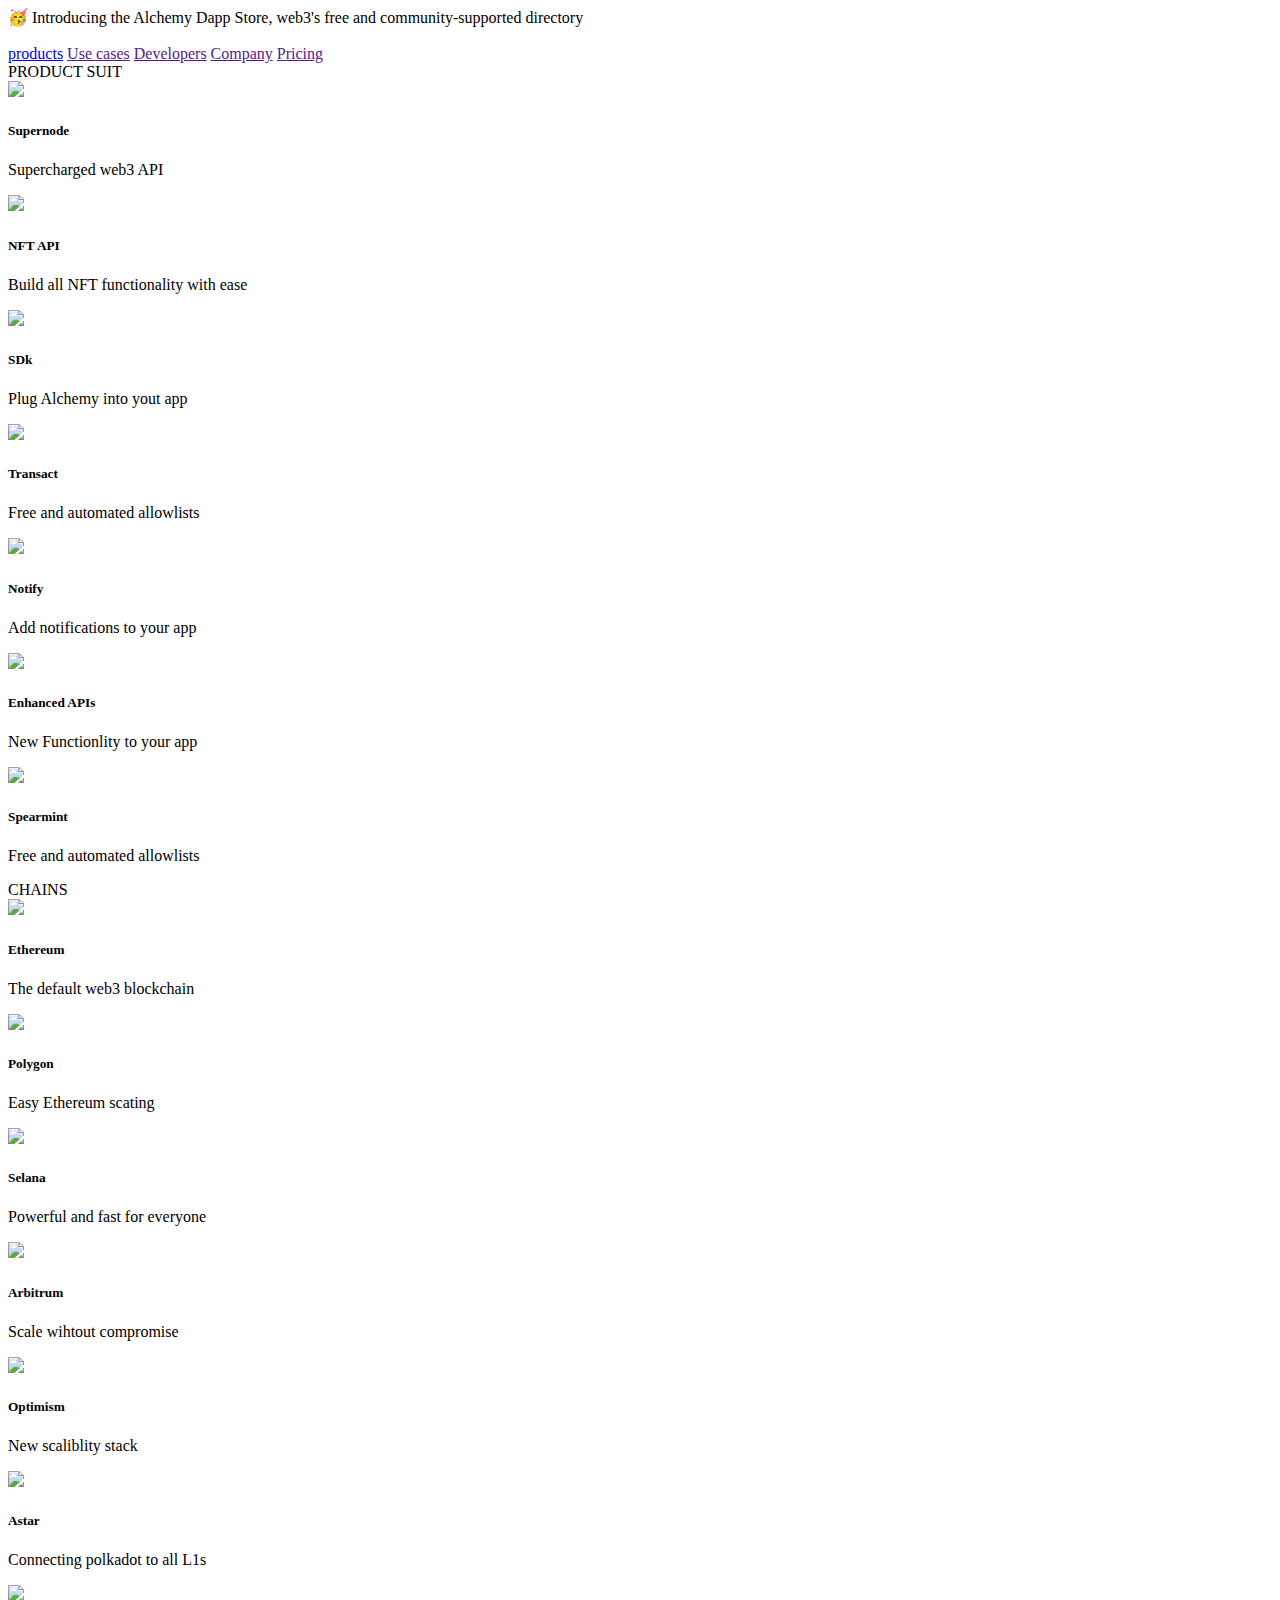
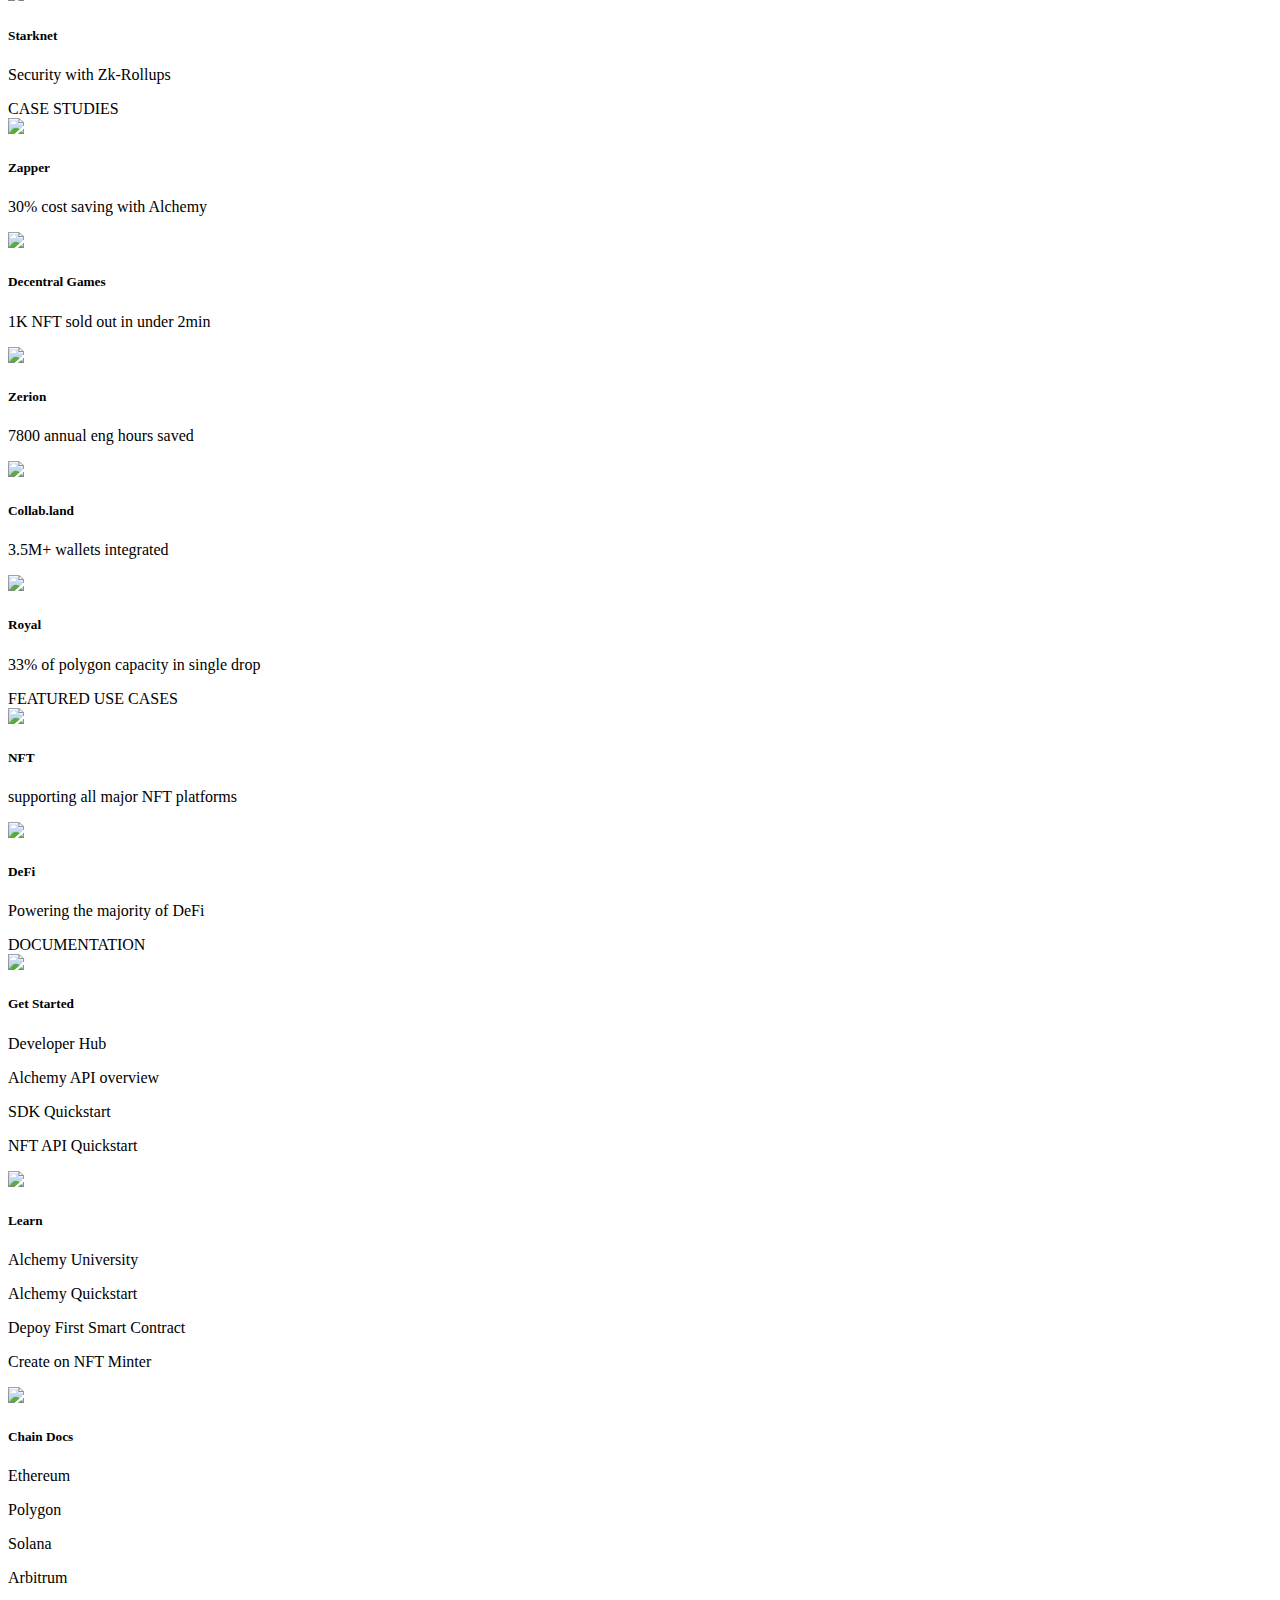
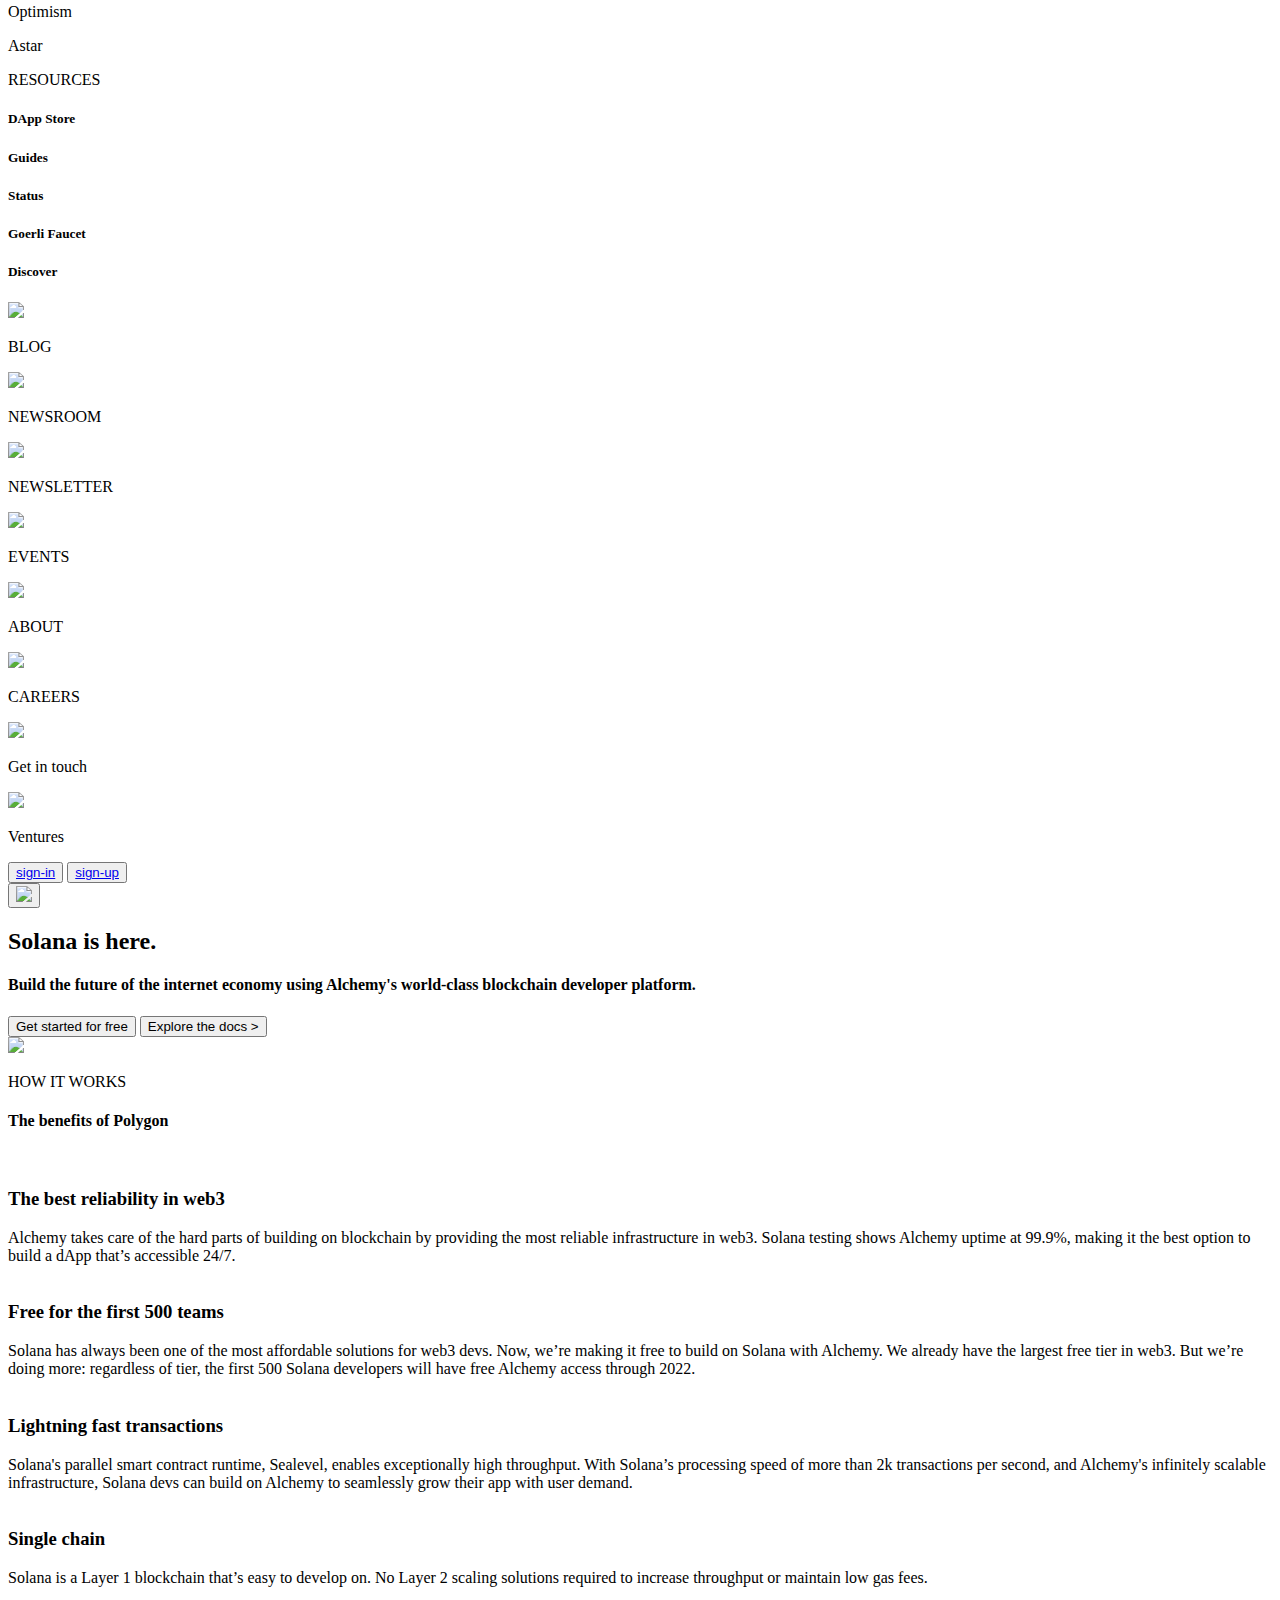
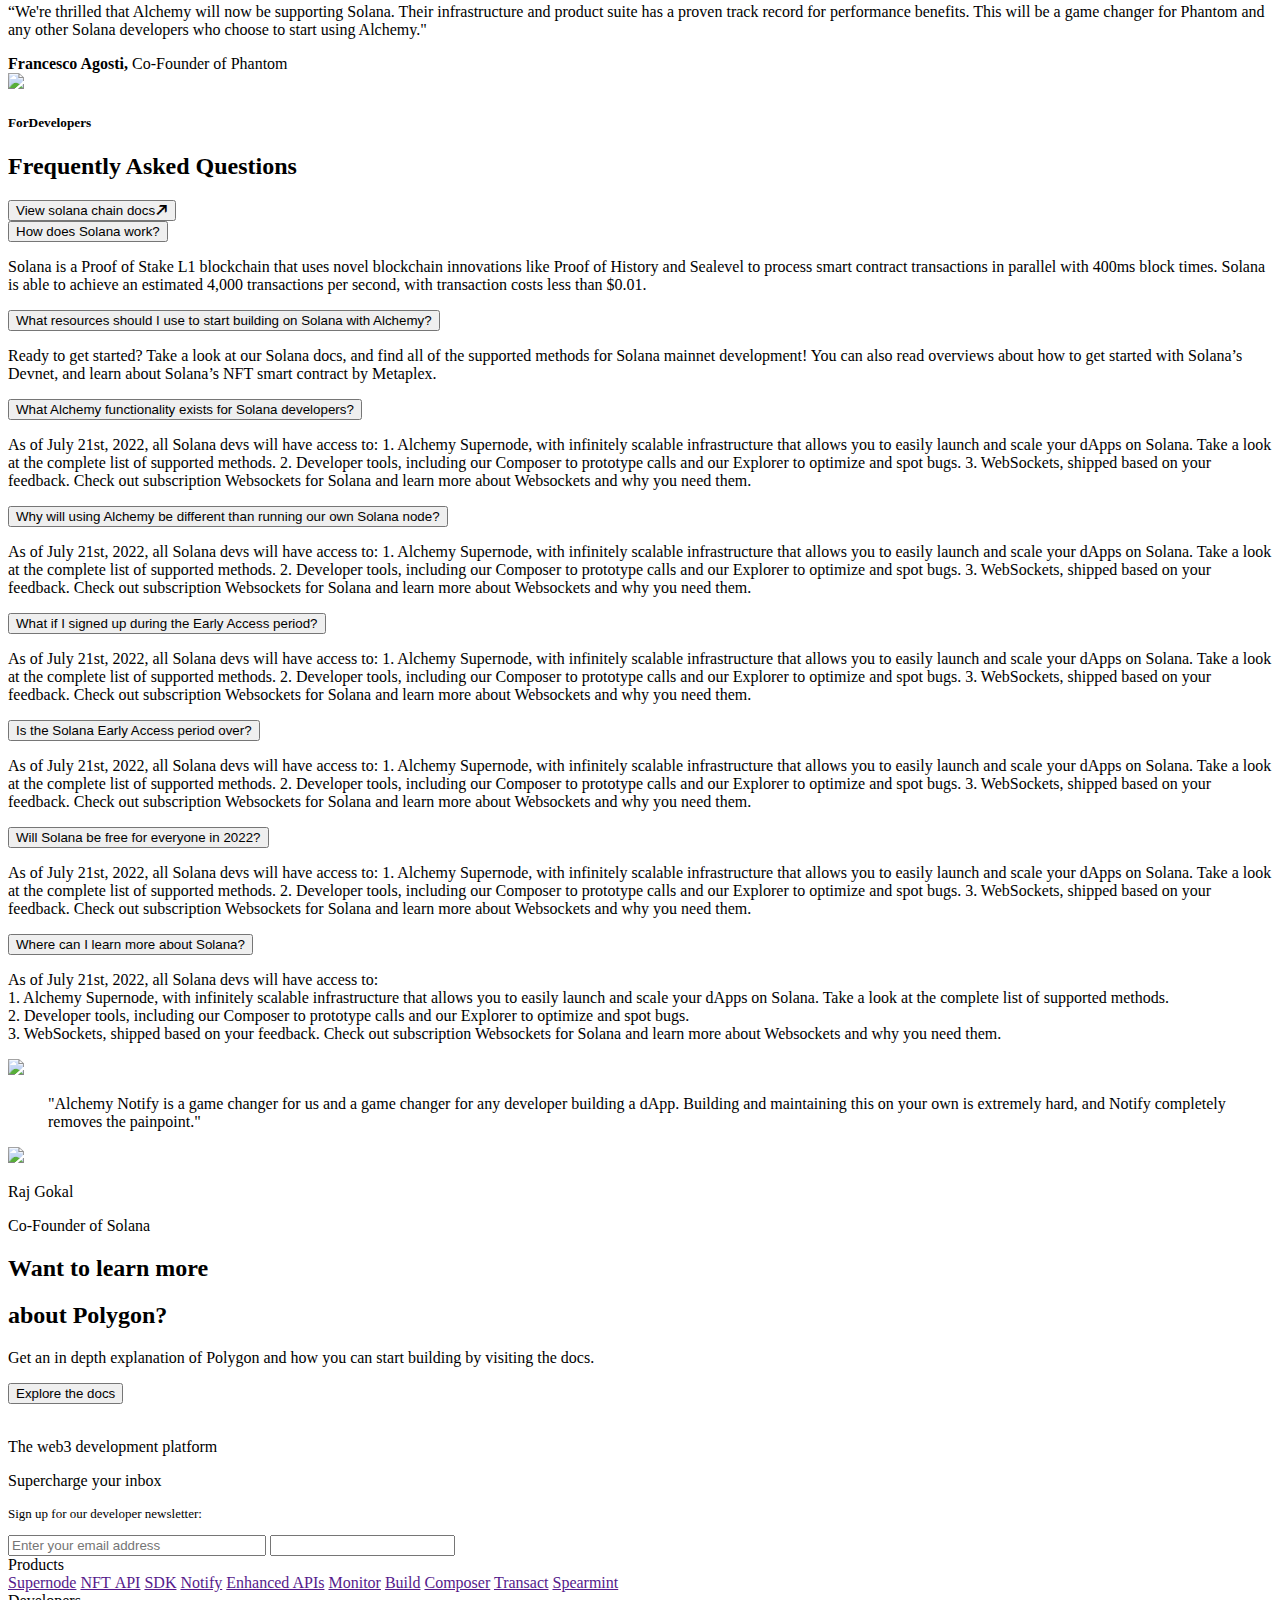
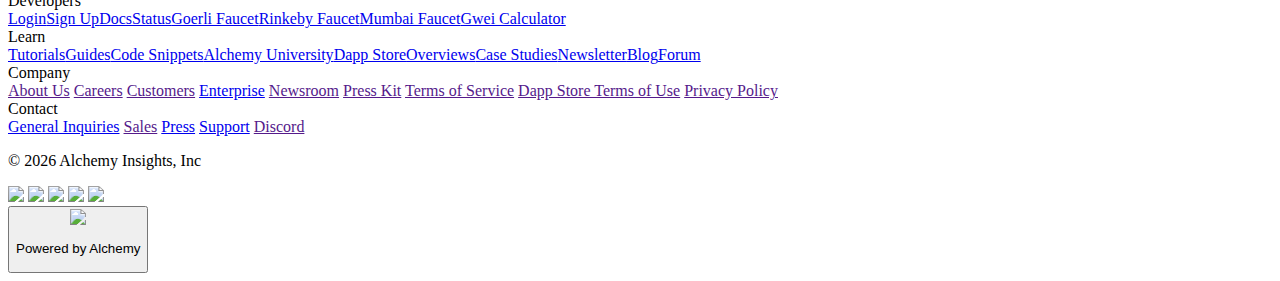
==== solana.html @ c981ff8b "page-solana-done" ====
<!DOCTYPE html>
<html lang="en">

    <head>
        <meta charset="UTF-8">
        <meta http-equiv="X-UA-Compatible" content="IE=edge">
        <meta name="viewport" content="width=device-width, initial-scale=1.0">
        <title>Solona</title>
        <link rel="stylesheet" href="Style.css">
        <link rel="preconnect" href="https://fonts.googleapis.com">
        <link rel="preconnect" href="https://fonts.gstatic.com" crossorigin>
        <link
            href="https://fonts.googleapis.com/css2?family=Open+Sans:wght@300&family=Public+Sans:wght@100;700&display=swap"
            rel="stylesheet">
        <link rel="preconnect" href="https://fonts.googleapis.com">
        <link href="https://fonts.cdnfonts.com/css/public-sans" rel="stylesheet">
        <link rel="preconnect" href="https://fonts.gstatic.com" crossorigin>
        <link href="https://fonts.googleapis.com/css2?family=Montserrat:wght@800&display=swap" rel="stylesheet">
        <link rel="stylesheet" href="https://cdnjs.cloudflare.com/ajax/libs/slick-carousel/1.6.0/slick.css" />
        <link rel="stylesheet" href="https://cdnjs.cloudflare.com/ajax/libs/slick-carousel/1.6.0/slick-theme.css" />
        <link rel="stylesheet"
            href="https://cdnjs.cloudflare.com/ajax/libs/bootstrap-icons/1.10.2/font/bootstrap-icons.min.css" />
        <link href="https://fonts.googleapis.com/css2?family=Rubik&display=swap" rel="stylesheet">
        <link href="https://fonts.googleapis.com/css2?family=Karla&display=swap" rel="stylesheet">
        <link href="https://fonts.googleapis.com/css2?family=Public+Sans:wght@300;400;500;700&display=swap"
            rel="stylesheet">
    </head>

    <body>
        <header class="super-node-header ethereum-header-bg">
            <div class="announcment-bar">🥳 Introducing the Alchemy Dapp Store, web3's free and community-supported
                directory
            </div>
            <div class="allignment-wrapper parent-positioner">
                <nav class="nav-bar d-flex sdk-nav-bar">
                    <div class="logo">
                        <a href="">
                            <img src="./Alchemy assets/Logo.svg" alt="" class="company-logo">
                        </a>
                    </div>
                    <div class="nav-item">
                        <a id="tab-1" class="anchor-tag product-menu" href="#">products</a>
                        <a id="tab-2" class="anchor-tag product-menu" href="">Use cases</a>
                        <a class="anchor-tag" href="">Developers</a>
                        <a class="anchor-tag" href="">Company</a>
                        <a class="anchor-tag" href="">Pricing</a>
                    </div>
                    <!-- //product drop-down on hover -->
                    <div class="product-drop-down-tabs-content">
                        <div data-text="tab-1" class="drop-down">
                            <div class="product-drop-down">
                                <div class="drop-menu-item">
                                    <div class="drop-menu-heading">PRODUCT SUIT</div>
                                    <div class="drop-menu-items-list">
                                        <div class="list-content">
                                            <div class="list-icon"><img src="./img/Product-icon-nav-list-item.svg">
                                            </div>
                                            <div class="list-names">
                                                <h5>Supernode</h5>
                                                <p>Supercharged web3 API</p>
                                            </div>
                                        </div>
                                        <div class="list-content">
                                            <div class="list-icon"><img src="./img/Product-icon-nav-list-item.svg">
                                            </div>
                                            <div class="list-names">
                                                <h5>NFT API</h5>
                                                <p>Build all NFT functionality with ease</p>
                                            </div>
                                        </div>
                                        <div class="list-content">
                                            <div class="list-icon"><img src="./img/Product-icon-nav-list-item.svg">
                                            </div>
                                            <div class="list-names">
                                                <h5>SDk</h5>
                                                <p>Plug Alchemy into yout app</p>
                                            </div>
                                        </div>
                                        <div class="list-content">
                                            <div class="list-icon"><img src="./img/Product-icon-nav-list-item.svg">
                                            </div>
                                            <div class="list-names">
                                                <h5>Transact</h5>
                                                <p>Free and automated allowlists</p>
                                            </div>
                                        </div>
                                        <div class="list-content">
                                            <div class="list-icon"><img src="./img/Product-icon-nav-list-item.svg">
                                            </div>
                                            <div class="list-names">
                                                <h5>Notify</h5>
                                                <p>Add notifications to your app</p>
                                            </div>
                                        </div>
                                        <div class="list-content">
                                            <div class="list-icon"><img src="./img/Product-icon-nav-list-item.svg">
                                            </div>
                                            <div class="list-names">
                                                <h5>Enhanced APIs</h5>
                                                <p>New Functionlity to your app</p>
                                            </div>
                                        </div>
                                        <div class="list-content">
                                            <div class="list-icon"><img src="./img/Product-icon-nav-list-item.svg">
                                            </div>
                                            <div class="list-names">
                                                <h5>Spearmint</h5>
                                                <p>Free and automated allowlists</p>
                                            </div>
                                        </div>
                                    </div>
                                </div>
                                <div class="drop-menu-item">
                                    <div class="drop-menu-heading">CHAINS</div>
                                    <div class="drop-menu-items-list">
                                        <div class="list-content">
                                            <div class="list-icon"><img src="./img/Product-icon-nav-list-item.svg">
                                            </div>
                                            <div class="list-names">
                                                <h5>Ethereum</h5>
                                                <p>The default web3 blockchain</p>
                                            </div>
                                        </div>
                                        <div class="list-content">
                                            <div class="list-icon"><img src="./img/Product-icon-nav-list-item.svg">
                                            </div>
                                            <div class="list-names">
                                                <h5>Polygon</h5>
                                                <p>Easy Ethereum scating</p>
                                            </div>
                                        </div>
                                        <div class="list-content">
                                            <div class="list-icon"><img src="./img/Product-icon-nav-list-item.svg">
                                            </div>
                                            <div class="list-names">
                                                <h5>Selana</h5>
                                                <p>Powerful and fast for everyone</p>
                                            </div>
                                        </div>
                                        <div class="list-content">
                                            <div class="list-icon"><img src="./img/Product-icon-nav-list-item.svg">
                                            </div>
                                            <div class="list-names">
                                                <h5>Arbitrum</h5>
                                                <p>Scale wihtout compromise</p>
                                            </div>
                                        </div>
                                        <div class="list-content">
                                            <div class="list-icon"><img src="./img/Product-icon-nav-list-item.svg">
                                            </div>
                                            <div class="list-names">
                                                <h5>Optimism</h5>
                                                <p>New scaliblity stack</p>
                                            </div>
                                        </div>
                                        <div class="list-content">
                                            <div class="list-icon"><img src="./img/Product-icon-nav-list-item.svg">
                                            </div>
                                            <div class="list-names">
                                                <h5>Astar</h5>
                                                <p>Connecting polkadot to all L1s</p>
                                            </div>
                                        </div>
                                        <div class="list-content">
                                            <div class="list-icon"><img src="./img/Product-icon-nav-list-item.svg">
                                            </div>
                                            <div class="list-names">
                                                <h5>Starknet</h5>
                                                <p>Security with Zk-Rollups</p>
                                            </div>
                                        </div>
                                    </div>
                                </div>
                            </div>
                        </div>
                        <div class="">
                            <div data-text="tab-2" class="product-drop-down lft-position-usecase">
                                <div class="drop-menu-item">
                                    <div class="drop-menu-heading">CASE STUDIES</div>
                                    <div class="drop-menu-items-list">
                                        <div class="list-content">
                                            <div class="list-icon"><img src="./img/Product-icon-nav-list-item.svg">
                                            </div>
                                            <div class="list-names">
                                                <h5>Zapper</h5>
                                                <p>30% cost saving with Alchemy</p>
                                            </div>
                                        </div>
                                        <div class="list-content">
                                            <div class="list-icon"><img src="./img/Product-icon-nav-list-item.svg">
                                            </div>
                                            <div class="list-names">
                                                <h5>Decentral Games</h5>
                                                <p>1K NFT sold out in under 2min</p>
                                            </div>
                                        </div>
                                        <div class="list-content">
                                            <div class="list-icon"><img src="./img/Product-icon-nav-list-item.svg">
                                            </div>
                                            <div class="list-names">
                                                <h5>Zerion</h5>
                                                <p>7800 annual eng hours saved</p>
                                            </div>
                                        </div>
                                        <div class="list-content">
                                            <div class="list-icon"><img src="./img/Product-icon-nav-list-item.svg">
                                            </div>
                                            <div class="list-names">
                                                <h5>Collab.land</h5>
                                                <p>3.5M+ wallets integrated </p>
                                            </div>
                                        </div>
                                        <div class="list-content">
                                            <div class="list-icon"><img src="./img/Product-icon-nav-list-item.svg">
                                            </div>
                                            <div class="list-names">
                                                <h5>Royal</h5>
                                                <p>33% of polygon capacity in single drop</p>
                                            </div>
                                        </div>
                                    </div>
                                </div>
                                <div class="drop-menu-item">
                                    <div class="drop-menu-heading">FEATURED USE CASES</div>
                                    <div class="drop-menu-items-list">
                                        <div class="list-content">
                                            <div class="list-icon"><img src="./img/Product-icon-nav-list-item.svg">
                                            </div>
                                            <div class="list-names">
                                                <h5>NFT</h5>
                                                <p>supporting all major NFT platforms</p>
                                            </div>
                                        </div>
                                        <div class="list-content">
                                            <div class="list-icon"><img src="./img/Product-icon-nav-list-item.svg">
                                            </div>
                                            <div class="list-names">
                                                <h5>DeFi</h5>
                                                <p>Powering the majority of DeFi</p>
                                            </div>
                                        </div>
                                    </div>
                                </div>
                            </div>
                            <div data-text="tab-3" class="product-drop-down justify-content developers-position">
                                <div class="drop-menu-item">
                                    <div class="drop-menu-heading">DOCUMENTATION </div>
                                    <div class="drop-menu-items-list">
                                        <div class="d-flex">
                                            <div class="list-content-doc-content">
                                                <div class="list-names">
                                                    <div class="flex-wrapper">
                                                        <img src="./img/get-started-tab-drop-down.svg">
                                                        <h5>Get Started
                                                        </h5>
                                                    </div>
                                                    <div class="align-content-wrapper">
                                                        <p class="list-name-content">Developer Hub</p>
                                                        <p class="list-name-content">Alchemy API overview</p>
                                                        <p class="list-name-content">SDK Quickstart</p>
                                                        <p class="list-name-content">NFT API Quickstart</p>
                                                    </div>
                                                </div>
                                            </div>
                                            <div class="list-content-doc-content">
                                                <div class="list-names">
                                                    <div class="flex-wrapper">
                                                        <img src="./img/learn-drop-down-menu-icon.svg">
                                                        <h5>Learn</h5>
                                                    </div>
                                                    <div class="align-content-wrapper">
                                                        <p class="list-name-content">Alchemy University</p>
                                                        <p class="list-name-content">Alchemy Quickstart</p>
                                                        <p class="list-name-content">Depoy First Smart Contract</p>
                                                        <P class="list-name-content">Create on NFT Minter</P>
                                                    </div>
                                                </div>
                                            </div>
                                        </div>
                                        <div class="list-content-doc-content">
                                            <div class="list-names list-name-docs-content">
                                                <div class="flex-wrapper">
                                                    <img src="./img/get-started-tab-drop-down.svg">
                                                    <h5>Chain Docs
                                                    </h5>
                                                </div>
                                                <div class="d-flex flex-override">
                                                    <div class="align-content-wrapper">
                                                        <p class="list-name-content">Ethereum</p>
                                                        <p class="list-name-content">Polygon</p>
                                                        <p class="list-name-content">Solana</p>
                                                    </div>
                                                    <div class="list-content-doc-content">
                                                        <div class="align-content-wrapper">
                                                            <p class="list-name-content">Arbitrum</p>
                                                            <p class="list-name-content">Optimism</p>
                                                            <p class="list-name-content">Astar</p>
                                                        </div>
                                                    </div>
                                                </div>
                                            </div>
                                        </div>
                                        <div class="list-content-doc-content padding-40-top ">
                                            <div class="">
                                                <div class="drop-menu-heading">RESOURCES</div>
                                                <div class="d-flex flex-override align-item">
                                                    <div class="align-content-wrapper">
                                                        <h5 class="list-name-content">DApp Store</h5>
                                                        <h5 class="list-name-content">Guides</h5>
                                                        <h5 class="list-name-content">Status</h5>
                                                    </div>
                                                    <div class="list-content-doc-content">
                                                        <div class="align-content-wrapper">
                                                            <h5 class="list-name-content">Goerli Faucet</h5>
                                                            <h5 class="list-name-content">Discover</h5>
                                                        </div>
                                                    </div>
                                                </div>
                                            </div>
                                        </div>
                                    </div>
                                </div>
                            </div>
                            <div id="tab-4" class="nav-menu_company-component product-drop-down">
                                <div class="d-flex flex-gap-35">
                                    <div class="flex-content">
                                        <div class="flex-wrapper">
                                            <div class="list-icon"><img src="./img/company-component-1.svg">
                                            </div>
                                            <div class="list-names">
                                                <p>BLOG</p>
                                            </div>
                                        </div>
                                        <div class="flex-wrapper">
                                            <div class="list-icon"><img src="./img/company-component-2.svg">
                                            </div>
                                            <div class="list-names">
                                                <p>NEWSROOM</p>
                                            </div>
                                        </div>
                                        <div class="flex-wrapper">
                                            <div class="list-icon"><img src="./img/company-component-3.svg">
                                            </div>
                                            <div class="list-names">
                                                <p>NEWSLETTER</p>
                                            </div>
                                        </div>
                                        <div class="flex-wrapper">
                                            <div class="list-icon"><img src="./img/company-component-4.svg">
                                            </div>
                                            <div class="list-names">
                                                <p>EVENTS</p>
                                            </div>
                                        </div>
                                    </div>
                                    <div class="flex-content">
                                        <div class="flex-wrapper">
                                            <div class="list-icon"><img src="./img/company-component-5.svg">
                                            </div>
                                            <div class="list-names">
                                                <p>ABOUT</p>
                                            </div>
                                        </div>
                                        <div class="flex-wrapper">
                                            <div class="list-icon"><img src="./img/company-component-6.svg">
                                            </div>
                                            <div class="list-names">
                                                <p>CAREERS</p>
                                            </div>
                                        </div>
                                        <div class="flex-wrapper">
                                            <div class="list-icon"><img src="./img/company-component-7.svg">
                                            </div>
                                            <div class="list-names">
                                                <p>Get in touch</p>
                                            </div>
                                        </div>
                                        <div class="flex-wrapper">
                                            <div class="list-icon"><img src="./img/company-component-7.svg">
                                            </div>
                                            <div class="list-names">
                                                <p>Ventures</p>
                                            </div>
                                        </div>
                                    </div>
                                </div>
                            </div>
                        </div>
                        <div class="account-login">
                            <button class="user-btn-sign-in"><a class="anchor-tag"
                                    href="./sign-in.html">sign-in</a></button>
                            <button class="user-btn-sign-up"><a class="anchor-tag "
                                    href="./sign-in.html">sign-up</a></button>
                        </div>
                </nav>
            </div>
        </header>
        <main class="polygon-top-banner solana-top-banner">
            <div class="poly-hero-section large-width-wrapper">
                <div class="poly-content-left-container">
                    <div class="content-in--left">
                        <button class="polygon-btn">
                            <img src="./img/solana-main-banner-btn.svg">
                        </button>
                        <h2 class="left-content-heading">
                            Solana is here.
                        </h2>
                        <h4 class="left-conent-sub-heading">
                            Build the future of the internet economy using Alchemy's world-class blockchain developer
                            platform.
                        </h4>
                        <div class="npm-small-btn-wrapper">
                            <button class="gt-started-free-white-btn">Get started for free</button>
                            <button class="without-border--me-btn">Explore the docs<span> ></span></button>
                        </div>
                    </div>
                </div>
            </div>
        </main>
        <div class="cut-banner-section">
            <img src="./img/benifit-cut-section-img.svg">
        </div>
        <div class="eth-benifits-components">
            <div class="large-width-wrapper">
                <div class="eth-benifts-flex-container">
                    <div class="solana-center-heading">
                        <p class="fancy-txt">HOW IT WORKS</p>
                        <h4 class="benifts-polygon-heading
                        ">The benefits
                            of Polygon</h4>
                        <div class="solana-benifts-cards">
                            <div class="benefits_item"><img src="./img/polygon-dimond-img.svg" loading="lazy" alt=""
                                    class="benefits-item_image">

                                <div class="benefits-heading_container">
                                    <h3 class="heading-small is--blue">The best reliability in web3</h3>

                                </div>
                                <div class="eth-benifits-text-size-normal text-color-gray">Alchemy takes care of the
                                    hard parts of building on blockchain by providing the most reliable infrastructure
                                    in web3.
                                    Solana testing shows Alchemy uptime at 99.9%, making it the best option to build a
                                    dApp that’s accessible 24/7.
                                </div>
                            </div>
                            <div class="benefits_item"><img src="./img/polygon-dimond-img.svg" loading="lazy" alt=""
                                    class="benefits-item_image">

                                <div class="benefits-heading_container">
                                    <h3 class="heading-small is--blue">Free for the first 500 teams</h3>

                                </div>
                                <div class="eth-benifits-text-size-normal text-color-gray">Solana has always been one of
                                    the most affordable solutions for web3 devs. Now, we’re making it free to build on
                                    Solana
                                    with Alchemy. We already have the largest free tier in web3. But we’re doing more:
                                    regardless of tier, the first 500
                                    Solana developers will have free Alchemy access through 2022.
                                </div>
                            </div>
                            <div class="benefits_item"><img src="./img/polygon-dimond-img.svg" loading="lazy" alt=""
                                    class="benefits-item_image">

                                <div class="benefits-heading_container">
                                    <h3 class="heading-small is--blue">Lightning fast transactions</h3>

                                </div>
                                <div class="eth-benifits-text-size-normal text-color-gray">Solana's parallel smart
                                    contract runtime, Sealevel, enables exceptionally high throughput. With Solana’s
                                    processing
                                    speed of more than 2k transactions per second, and Alchemy's infinitely scalable
                                    infrastructure, Solana devs can build
                                    on Alchemy to seamlessly grow their app with user demand.
                                </div>
                            </div>
                            <div class="benefits_item"><img src="./img/polygon-dimond-img.svg" loading="lazy" alt=""
                                    class="benefits-item_image">

                                <div class="benefits-heading_container">
                                    <h3 class="heading-small is--blue">Single chain</h3>

                                </div>
                                <div class="eth-benifits-text-size-normal text-color-gray">Solana is a Layer 1
                                    blockchain that’s easy to develop on. No Layer 2 scaling solutions required to
                                    increase throughput
                                    or maintain low gas fees.
                                </div>
                            </div>
                        </div>
                    </div>
                </div>
            </div>
            <div class="solono-pre-footer-section">
                <div class="eth-chain-container">
                    <div class="quote-chain-container large-width-wrapper">
                        <div class="quote-chain-container-flex-box">
                            <div class="quote-chain-textcontainer ">
                                <p class="padding-bottom-130">
                                    “We're thrilled that Alchemy will now be supporting Solana. Their infrastructure and
                                    product suite has a proven track
                                    record for performance benefits. This will be a game changer for Phantom and any
                                    other
                                    Solana developers who choose to
                                    start using Alchemy."
                                </p>
                                <div class="quote-chain-author">
                                    <span>
                                        <strong>Francesco Agosti,</strong>
                                    </span>
                                    <span>Co-Founder of Phantom
                                    </span>
                                </div>
                            </div>
                            <div class="quote-chain-imagecontainer">
                                <img src="./img/phantom-logo.svg">
                            </div>
                        </div>
                    </div>
                </div>
                <div class="supernode-prefooter-section">
                    <div class="solana-asked-questions-sections large-width-wrapper">
                        <div class="ask-questions-heading">
                            <h5>ForDevelopers</h5>
                            <h2 class="card-fancy-heading">Frequently Asked Questions</h2>
                        </div>
                        <button class="hover-me-btn">View solana chain docs<span class="side-arrow">🡭</span></button>
                        <div class="accordian-container">
                            <div id="accordiandemo" class="accordions">
                                <div id="acc" class="accordion">
                                    <button class="section">How does Solana work?</button>
                                    <p class="para">Solana is a Proof of Stake L1 blockchain that uses novel blockchain
                                        innovations like Proof of History and Sealevel to
                                        process smart contract transactions in parallel with 400ms block times. Solana
                                        is
                                        able
                                        to achieve an estimated 4,000
                                        transactions per second, with transaction costs less than $0.01.</p>
                                </div>
                                <div class="accordion">
                                    <button class="section">What resources should I use to start building on Solana with
                                        Alchemy?</button>
                                    <p class="para">Ready to get started? Take a look at our Solana docs, and find all
                                        of
                                        the
                                        supported methods for Solana mainnet
                                        development! You can also read overviews about how to get started with Solana’s
                                        Devnet,
                                        and learn about Solana’s NFT
                                        smart contract by Metaplex.
                                    </p>
                                </div>
                                <div id="acc-3" class="accordion">
                                    <button class="section">What Alchemy functionality exists for Solana developers?
                                    </button>
                                    <p class="para">As of July 21st, 2022, all Solana devs will have access to:
                                        1. Alchemy Supernode, with infinitely scalable infrastructure that allows you to
                                        easily
                                        launch and scale your dApps on
                                        Solana. Take a look at the complete list of supported methods.
                                        2. Developer tools, including our Composer to prototype calls and our Explorer
                                        to
                                        optimize and spot bugs.
                                        3. WebSockets, shipped based on your feedback. Check out subscription Websockets
                                        for
                                        Solana and learn more about
                                        Websockets and why you need them. </p>
                                </div>
                                <div id="acc-3" class="accordion">
                                    <button class="section">Why will using Alchemy be different than running our own
                                        Solana
                                        node? </button>
                                    <p class="para">As of July 21st, 2022, all Solana devs will have access to:
                                        1. Alchemy Supernode, with infinitely scalable infrastructure that allows you to
                                        easily
                                        launch and scale your dApps on
                                        Solana. Take a look at the complete list of supported methods.
                                        2. Developer tools, including our Composer to prototype calls and our Explorer
                                        to
                                        optimize and spot bugs.
                                        3. WebSockets, shipped based on your feedback. Check out subscription Websockets
                                        for
                                        Solana and learn more about
                                        Websockets and why you need them. </p>
                                </div>
                                <div id="acc-3" class="accordion">
                                    <button class="section">What if I signed up during the Early Access period?
                                    </button>
                                    <p class="para">As of July 21st, 2022, all Solana devs will have access to:
                                        1. Alchemy Supernode, with infinitely scalable infrastructure that allows you to
                                        easily
                                        launch and scale your dApps on
                                        Solana. Take a look at the complete list of supported methods.
                                        2. Developer tools, including our Composer to prototype calls and our Explorer
                                        to
                                        optimize and spot bugs.
                                        3. WebSockets, shipped based on your feedback. Check out subscription Websockets
                                        for
                                        Solana and learn more about
                                        Websockets and why you need them. </p>
                                </div>
                                <div id="acc-3" class="accordion">
                                    <button class="section">Is the Solana Early Access period over? </button>
                                    <p class="para">As of July 21st, 2022, all Solana devs will have access to:
                                        1. Alchemy Supernode, with infinitely scalable infrastructure that allows you to
                                        easily
                                        launch and scale your dApps on
                                        Solana. Take a look at the complete list of supported methods.
                                        2. Developer tools, including our Composer to prototype calls and our Explorer
                                        to
                                        optimize and spot bugs.
                                        3. WebSockets, shipped based on your feedback. Check out subscription Websockets
                                        for
                                        Solana and learn more about
                                        Websockets and why you need them. </p>
                                </div>
                                <div id="acc-3" class="accordion">
                                    <button class="section"> Will Solana be free for everyone in 2022?</button>
                                    <p class="para">As of July 21st, 2022, all Solana devs will have access to:
                                        1. Alchemy Supernode, with infinitely scalable infrastructure that allows you to
                                        easily
                                        launch and scale your dApps on
                                        Solana. Take a look at the complete list of supported methods.
                                        2. Developer tools, including our Composer to prototype calls and our Explorer
                                        to
                                        optimize and spot bugs.
                                        3. WebSockets, shipped based on your feedback. Check out subscription Websockets
                                        for
                                        Solana and learn more about
                                        Websockets and why you need them. </p>
                                </div>
                                <div id="acc-3" class="accordion">
                                    <button class="section">Where can I learn more about Solana?</button>
                                    <p class="para">As of July 21st, 2022, all Solana devs will have access to:<br>
                                        1. Alchemy Supernode, with infinitely scalable infrastructure that allows you to
                                        easily
                                        launch and scale your dApps on
                                        Solana. Take a look at the complete list of supported methods.<br>
                                        2. Developer tools, including our Composer to prototype calls and our Explorer
                                        to
                                        optimize and spot bugs.<br>
                                        3. WebSockets, shipped based on your feedback. Check out subscription Websockets
                                        for
                                        Solana and learn more about
                                        Websockets and why you need them. </p>
                                </div>
                            </div>
                        </div>
                        <div class="nt-quote-container">
                            <div class="large-width-wrapper">
                                <img class="solana-logo-img" src="./img/solana-main-banner-btn.svg">
                                <blockquote class="nt-quote-content">"Alchemy Notify is a game changer for us and a game
                                    changer
                                    for
                                    any developer building a dApp. Building and maintaining this on your own is
                                    extremely
                                    hard,
                                    and
                                    Notify completely removes the painpoint."</blockquote>
                                <img src="./img/634f23730d0e4b283f8156c6_raj (1).png">
                                <p class="Quote-tagline">Raj Gokal</p>
                                <p class=" Quote-tagline tagline_ceo">Co-Founder of Solana</p>
                            </div>
                        </div>
                    </div>
                </div>
            </div>
            <section class="Enhanced-cta-section">
                <div class="large-width-wrapper">
                    <div class="cta-internal-container parent-positioner">
                        <h2 class="largest-heading  text-color-white parent-positioner">Want to learn more</h2>
                        <h2 class="largest-heading  text-color-white parent-positioner">about Polygon?</h2>
                        <P class="cta-secondary-heading Ethereum-secondary-wdt parent-positioner">Get an in depth
                            explanation of Polygon and how you can start building by visiting the docs.</P>
                        <button class="cta-section-btn">Explore the docs</button>
                    </div>
                </div>
                <div class="enhanced-cta-gradient polygon-gradient"></div>
            </section>
            <footer>
                <div class="large-width-wrapper">
                    <div class="footer-flex-box">
                        <div class="footer-left">
                            <div class="logo margin-11">
                                <a href="">
                                    <img style="max-width: 100%;" src="./img/Alchemy-logo-footer.svg" alt=""
                                        class="company-logo">
                                </a>
                            </div>
                            <p class="footer-small-heading margin-11">The web3 development platform</p>
                            <div class="newsletter-footer">
                                <p class="newsletter-text margin-11">Supercharge your inbox</p>
                                <p style="font-size: 13px!important;" class="footer-small-heading margin-11">Sign up
                                    for
                                    our
                                    developer newsletter:
                                </p>
                                <form class="news-letter-form">
                                    <input type="email" style="width:250px;" class="newsletter-form_text-field"
                                        name="email" data-name="Email" placeholder="Enter your email address" id="email"
                                        required="">
                                    <input class="submit-btn">
                                </form>
                            </div>
                        </div>
                        <div class="footer-right">
                            <div class="footer_link-container">
                                <div class="footer_link-heading">Products</div>
                                <a href="" class="footer_link">Supernode</a>
                                <a href="" class="footer_link">NFT&nbsp;API</a>
                                <a href="" class="footer_link">SDK</a>
                                <a href="" class="footer_link">Notify</a>
                                <a href="" class="footer_link">Enhanced
                                    APIs</a>
                                <a href="" class="footer_link">Monitor</a>
                                <a href="" class="footer_link">Build</a>
                                <a href="" class="footer_link">Composer</a>
                                <a href="" class="footer_link">Transact</a>
                                <a href="" class="footer_link">Spearmint</a>
                            </div>
                            <div class="footer_link-container">
                                <div class="footer_link-heading">Developers</div><a
                                    href="https://dashboard.alchemyapi.io/login" target="_blank"
                                    class="footer_link">Login</a><a href="https://dashboard.alchemyapi.io/signup/"
                                    target="_blank" class="footer_link">Sign
                                    Up</a><a href="https://docs.alchemy.com/" target="_blank"
                                    class="footer_link">Docs</a><a href="https://status.alchemy.com/" target="_blank"
                                    class="footer_link">Status</a><a href="https://goerlifaucet.com/" target="_blank"
                                    class="footer_link">Goerli
                                    Faucet</a><a href="https://rinkebyfaucet.com/" target="_blank"
                                    class="footer_link">Rinkeby
                                    Faucet</a><a href="https://mumbaifaucet.com/" target="_blank"
                                    class="footer_link">Mumbai
                                    Faucet</a><a href="/gwei-calculator" class="footer_link">Gwei Calculator</a>
                            </div>
                            <div class="footer_link-container">
                                <div class="footer_link-heading">Learn</div><a href="#"
                                    class="footer_link is--hidden">Tutorials</a><a href="#"
                                    class="footer_link is--hidden">Guides</a><a href="#"
                                    class="footer_link is--hidden">Code
                                    Snippets</a><a href="https://university.alchemy.com/" target="_blank"
                                    class="footer_link">Alchemy
                                    University</a><a href="https://www.alchemy.com/dapps" class="footer_link">Dapp
                                    Store</a><a href="/overviews" class="footer_link">Overviews</a><a
                                    href="/all-case-studies" class="footer_link">Case Studies</a><a href="/newsletter"
                                    class="footer_link">Newsletter</a><a href="https://www.alchemy.com/blog"
                                    target="_blank" class="footer_link">Blog</a><a href="#"
                                    class="footer_link is--hidden">Forum</a>
                            </div>
                            <div class="footer_link-container">
                                <div class="footer_link-heading">Company</div>
                                <a href="" class="footer_link">About Us</a>
                                <a rel="noreferrer" href="" target="_blank" class="footer_link">Careers</a>
                                <a href="" class="footer_link">Customers</a>
                                <a href="#" class="footer_link is--hidden">Enterprise</a>
                                <a href="" class="footer_link">Newsroom</a>
                                <a rel="noreferrer" href="" target="_blank" class="footer_link">Press Kit</a>
                                <a rel="noreferrer" href="" target="_blank" class="footer_link">Terms of Service</a>
                                <a rel="noreferrer" href="" class="footer_link">Dapp Store Terms of
                                    Use</a>
                                <a rel="noreferrer" href="" class="footer_link">Privacy Policy</a>
                            </div>
                            <div class="footer_link-container">
                                <div class="footer_link-heading">Contact</div>
                                <a href="mailto:hello@alchemy.com" class="footer_link">General
                                    Inquiries</a>
                                <a href="" class="footer_link">Sales</a>
                                <a href="mailto:press@alchemy.com" class="footer_link">Press</a>
                                <a href="mailto:support@alchemy.com" class="footer_link">Support</a>
                                <a rel="noreferrer" href="" target="_blank" class="footer_link">Discord</a>
                            </div>

                        </div>
                        <!-- Footer social icons -->
                    </div>
                </div>
                <div class="lower-bottom-footer large-width-wrapper">
                    <p class="footer-small-heading margin-11">©
                        <script>
                            document.write(new Date().getFullYear())
                        </script> Alchemy Insights, Inc
                    </p>
                    <div class="footer-bottom_right-socialicon">
                        <div class="footer-social-icon-container">
                            <img src="./img/footer-social-1.svg">
                            <img src="./img/footer-social-2.svg">
                            <img src="./img/footer-social-3.svg">
                            <img src="./img/footer-social-4.svg">
                            <img src="./img/footer-social-5.svg">
                        </div>
                        <button class="footer-bottom-right-btn">
                            <img src="./img/footer-bottom-right-logo.svg">
                            <p>Powered by <span class="Bold-text">Alchemy</span></p>
                        </button>
                    </div>
                </div>

            </footer>
    </body>
    <script src="https://cdnjs.cloudflare.com/ajax/libs/jquery/3.6.0/jquery.js"></script>
    <script src="https://cdnjs.cloudflare.com/ajax/libs/slick-carousel/1.6.0/slick.js"></script>
    <script>$(document).ready(function () {
            $(".accordions .accordion button ").click(function () {
                if (!$(this).parent().hasClass("_active")) {
                    $(".accordion").removeClass("_active");
                }
                $(this).parent().toggleClass("_active");
            });
        });</script>

</html>
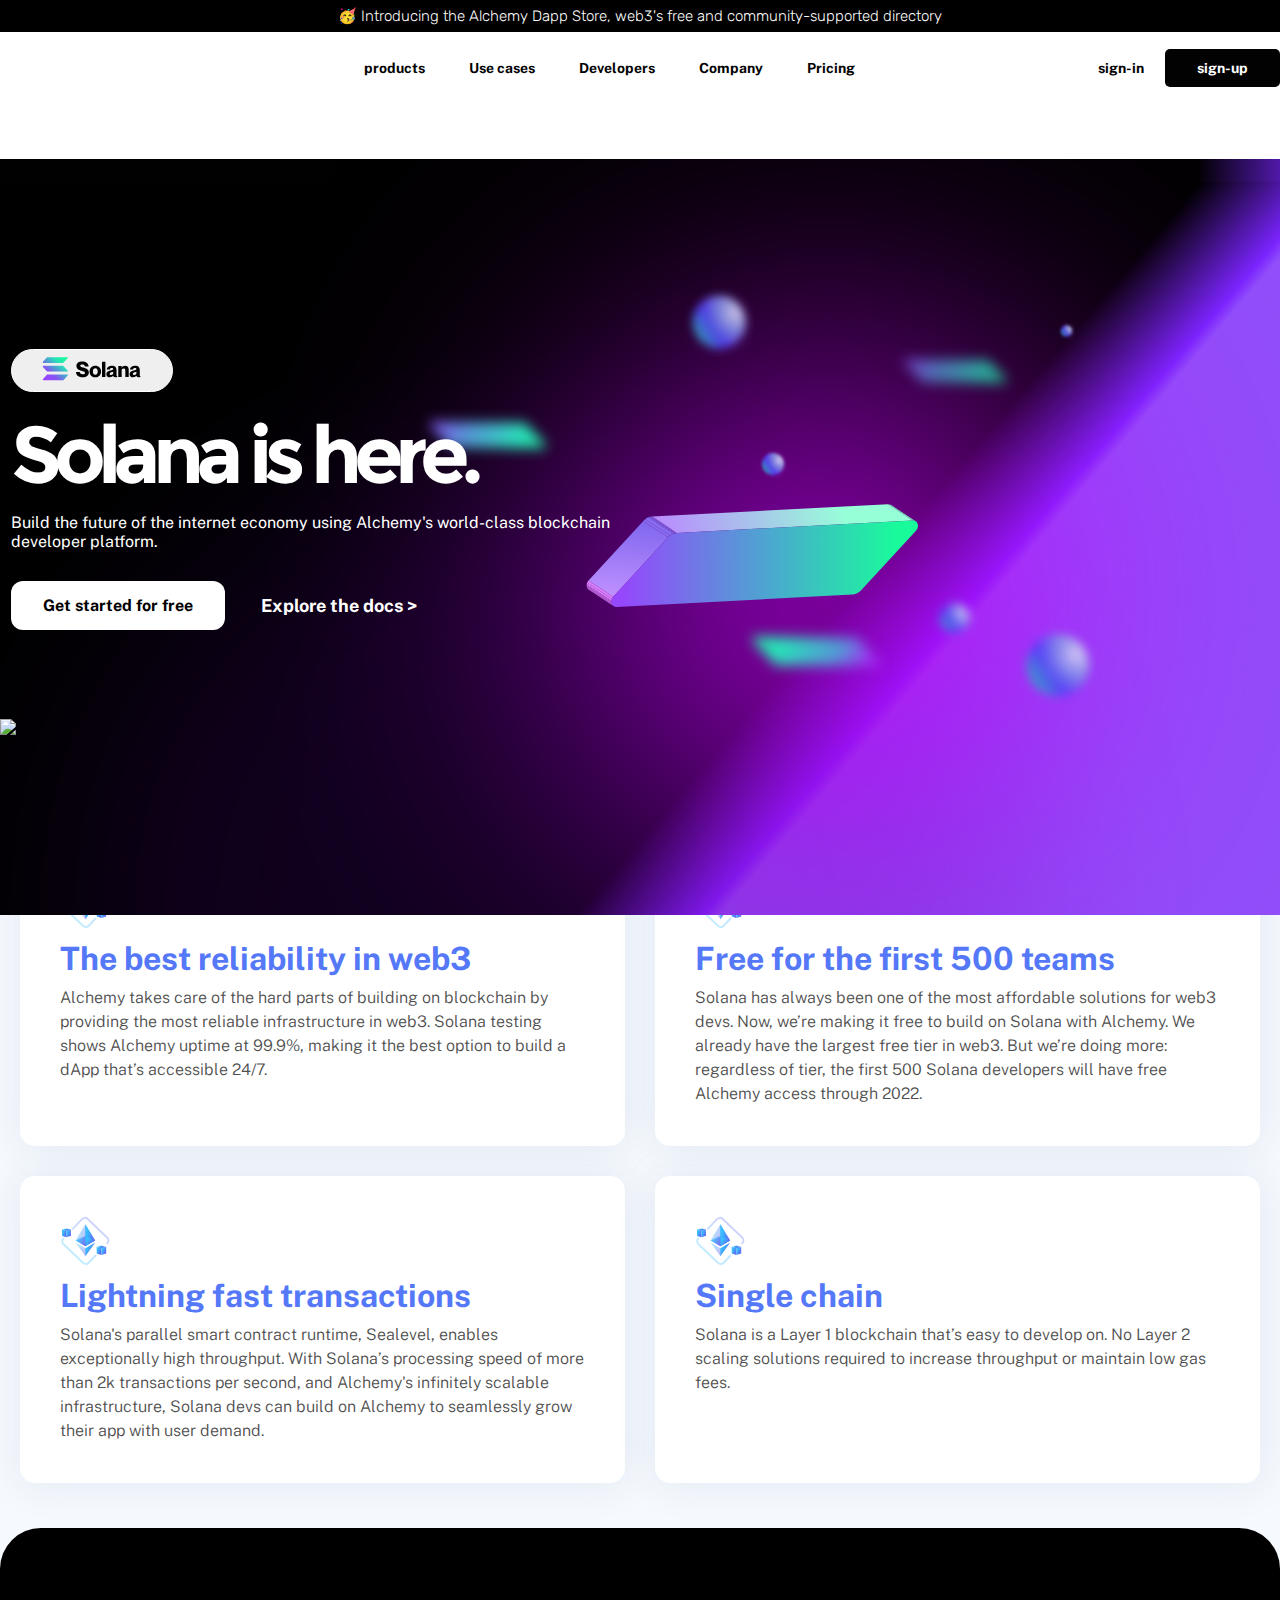
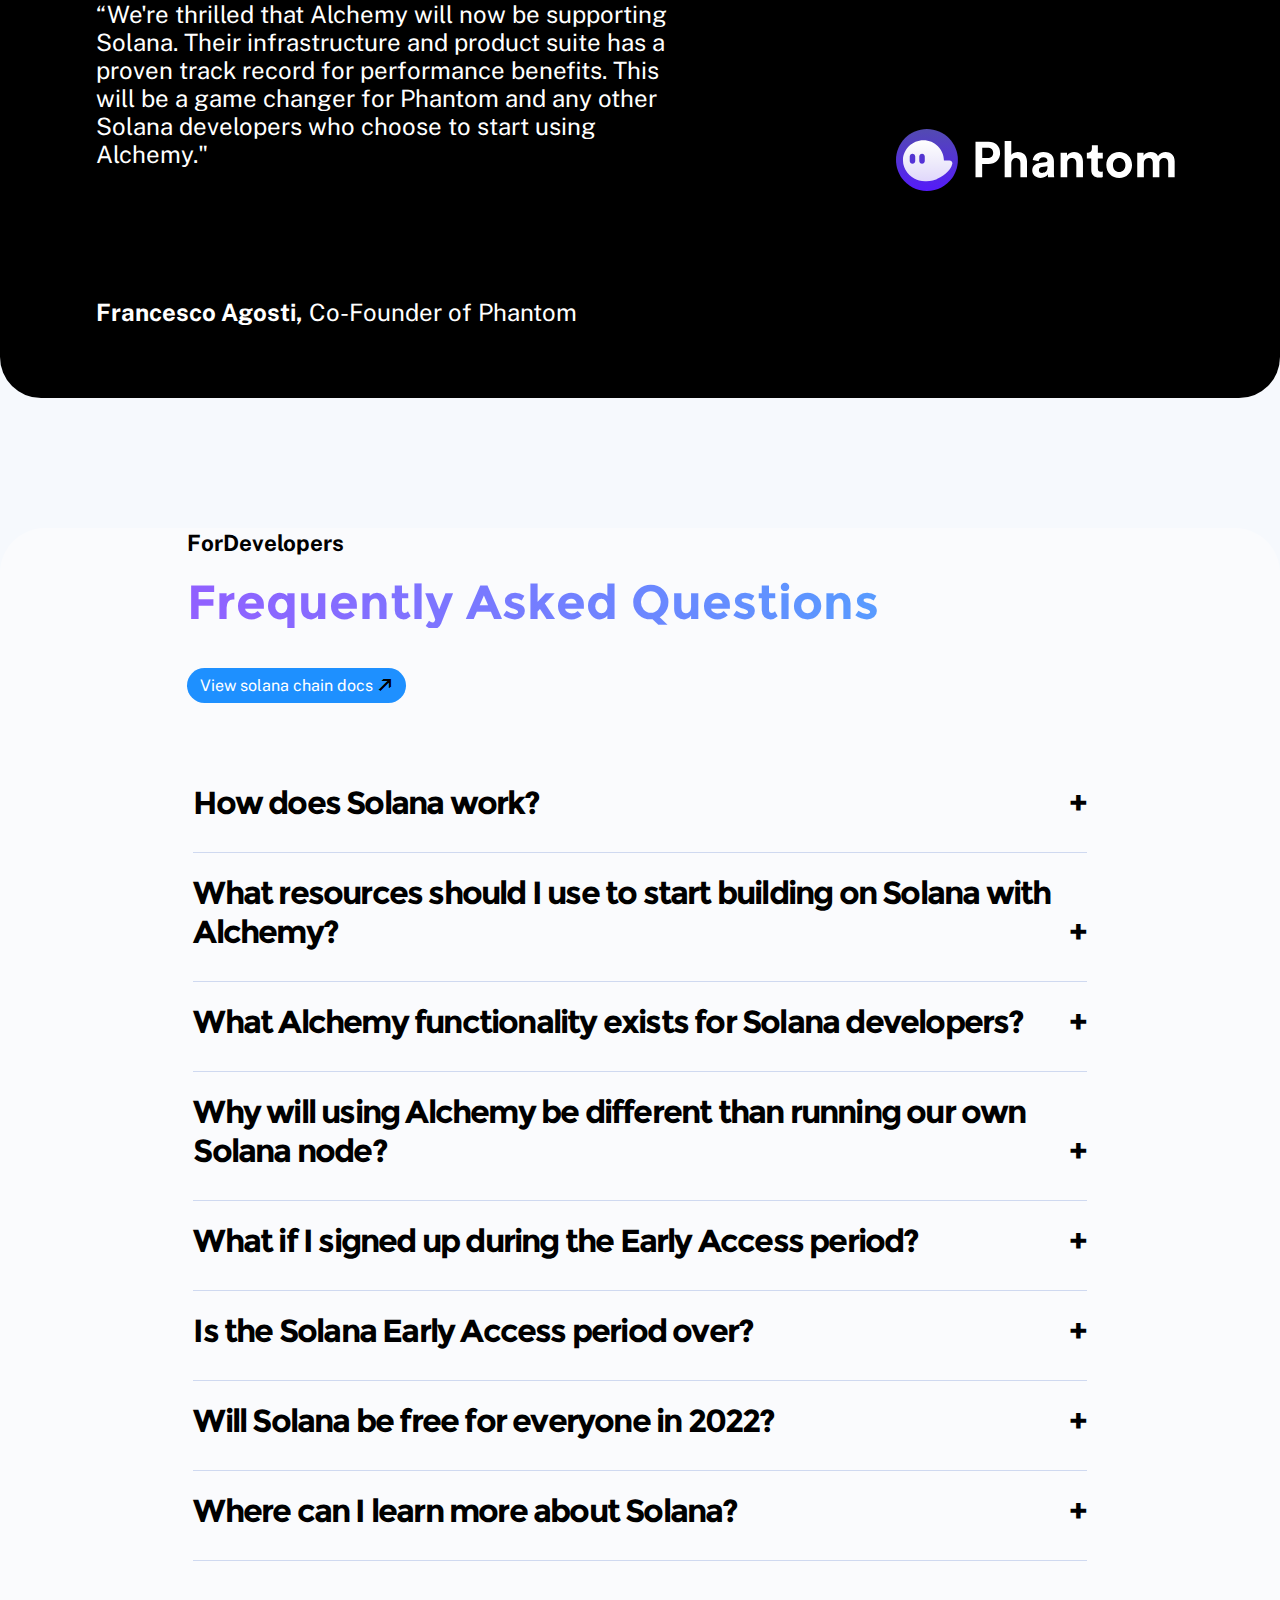
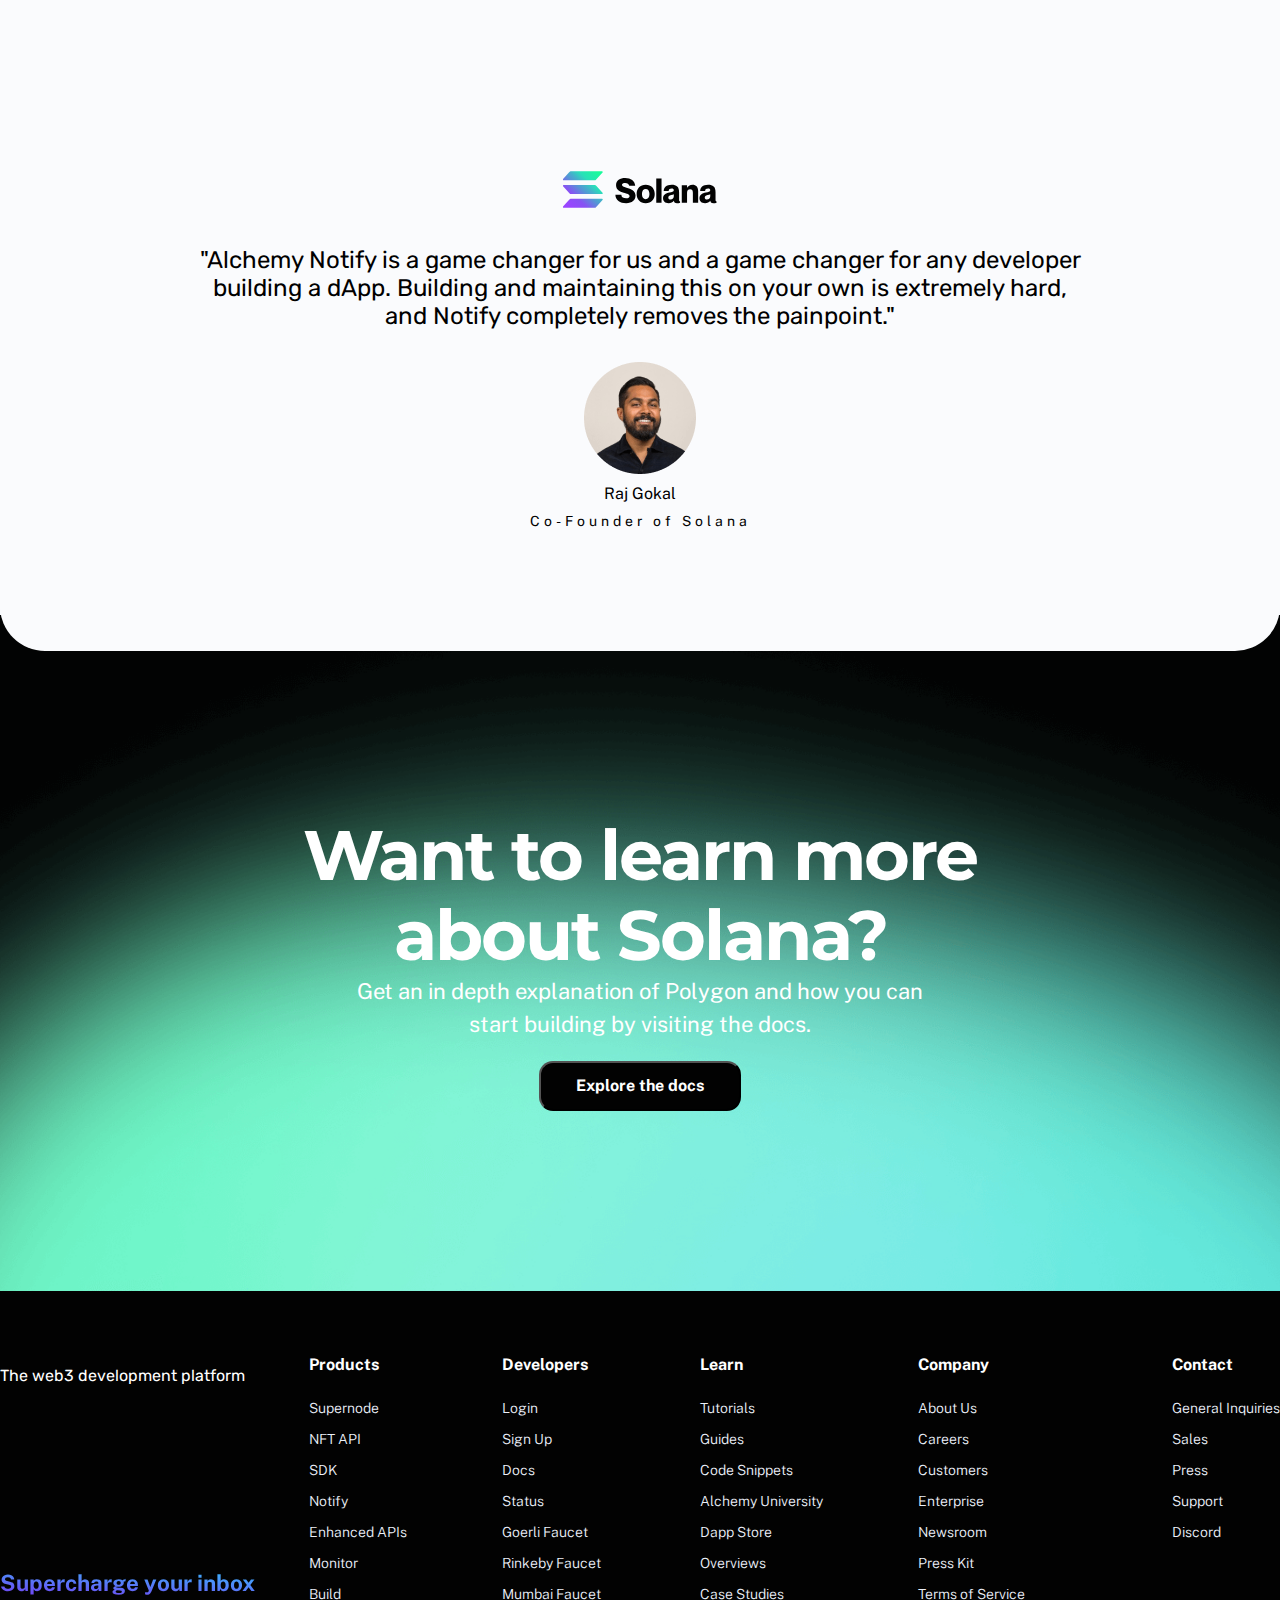
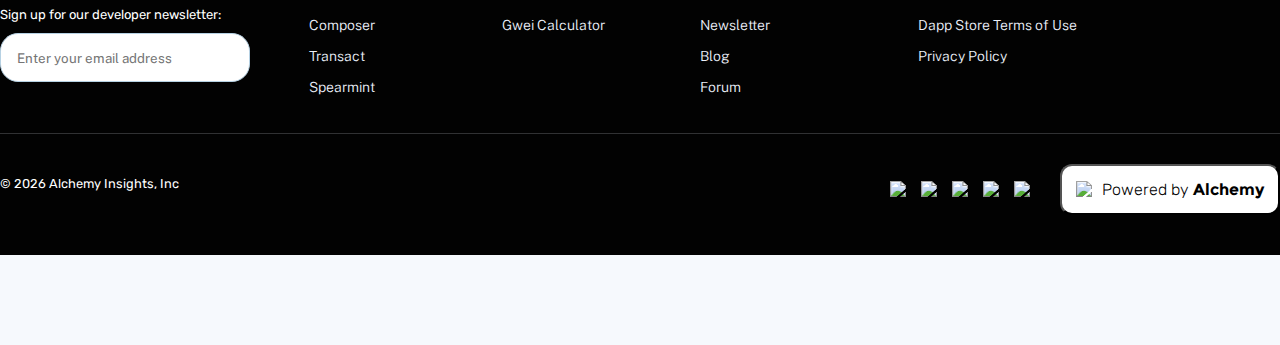
==== commit 999d6752: "Solonoy prefooter wall update" ====
--- a/solana.html
+++ b/solana.html
@@ -517,7 +517,7 @@
                         </div>
                     </div>
                 </div>
-                <div class="supernode-prefooter-section">
+                <div class="supernode-prefooter-section color-solono-wall ">
                     <div class="solana-asked-questions-sections large-width-wrapper">
                         <div class="ask-questions-heading">
                             <h5>ForDevelopers</h5>
@@ -664,17 +664,17 @@
                     </div>
                 </div>
             </div>
-            <section class="Enhanced-cta-section">
+            <section class="Enhanced-cta-section solona-gradient">
                 <div class="large-width-wrapper">
                     <div class="cta-internal-container parent-positioner">
                         <h2 class="largest-heading  text-color-white parent-positioner">Want to learn more</h2>
-                        <h2 class="largest-heading  text-color-white parent-positioner">about Polygon?</h2>
+                        <h2 class="largest-heading  text-color-white parent-positioner">about Solana?</h2>
                         <P class="cta-secondary-heading Ethereum-secondary-wdt parent-positioner">Get an in depth
                             explanation of Polygon and how you can start building by visiting the docs.</P>
                         <button class="cta-section-btn">Explore the docs</button>
                     </div>
                 </div>
-                <div class="enhanced-cta-gradient polygon-gradient"></div>
+                <div class=" "></div>
             </section>
             <footer>
                 <div class="large-width-wrapper">
--- a/Style.css
+++ b/Style.css
@@ -0,0 +1,3742 @@
+@font-face {
+    font-family: sheMontreal-font;
+    src: url(./img/Montreal-Bold.ttf);
+}
+
+
+
+* {
+    box-sizing: border-box;
+    margin: 0;
+    font-family: var(--font-family);
+}
+
+/* Mobile NAV CSS */
+
+.mobile-container {
+    max-width: 480px;
+    margin: auto;
+    border-radius: 10px;
+    position: absolute;
+    top: auto;
+    left: 0%;
+}
+
+.fa-bars {
+    color: black !important;
+    font-size: 20px !important;
+}
+
+.nav-bar-top-menu {
+    display: flex;
+    align-items: center;
+    justify-content: space-between;
+    margin-top: 20px;
+    margin-right: 30px;
+    margin-left: 30px;
+    margin-bottom: 41px;
+}
+
+
+.topnav {
+    background-color: transparent;
+    position: relative;
+    text-align: left;
+    margin-top: 20px;
+    position: relative;
+}
+
+.topnav #myLinks {
+    display: none;
+    background: white;
+    color: black;
+    position: relative;
+    z-index: 999;
+    width: 375px;
+    padding-left: 17px;
+}
+
+
+
+
+.topnav a {
+    color: black;
+    padding: 14px 16px;
+    text-decoration: none;
+    font-size: 17px;
+    display: block;
+}
+
+/* mobile -nav bar CSS end  */
+.active {
+    background-color: #04AA6D;
+    color: white;
+}
+
+.gradient-theme-border {
+    background: linear-gradient(white, white) padding-box, linear-gradient(to right, #733ff1, #36beff) border-box;
+    border-radius: 1.4rem;
+    border: 2px solid transparent;
+}
+
+.mobile-view-nav-bar {
+    display: none;
+}
+
+/* to make alligment  */
+
+.allignment-wrapper {
+    max-width: 1300px;
+    margin: 0 auto;
+}
+
+.align-rgt {
+    text-align: right !important;
+}
+
+.align-lft {
+    text-align: left !important;
+}
+
+.basic-heading {
+    font-size: 20px;
+    line-height: 31px;
+    letter-spacing: 0.25px;
+}
+
+.heading-small {
+    font-size: 32px;
+    line-height: 54px;
+}
+
+
+/*common anchor tag class */
+
+.anchor-tag {
+    text-decoration: none;
+    text-decoration: none;
+    color: var(--main-color);
+}
+
+.parent-positioner {
+    position: relative;
+    z-index: 99;
+}
+
+.font-weight-300 {
+    font-weight: 300;
+}
+
+.font-weight-700 {
+    font-weight: 700;
+}
+
+.common-margin {
+    margin-bottom: 20px !important;
+}
+
+.margin-80-bottom {
+    margin-bottom: 80px;
+}
+
+.margin-60-bottom {
+    margin-bottom: 60px !important;
+}
+
+.margin-45-bottom {
+    margin-bottom: 45px !important;
+}
+
+.margin-65-bottom {
+    margin-bottom: 65px !important;
+}
+
+.margin-11 {
+    margin-bottom: 11px !important;
+}
+
+.margin-18 {
+    margin-bottom: 18px;
+}
+
+.margin-lft {
+    margin-left: 20px;
+}
+
+.margin-top-50 {
+    margin-top: 50px !important;
+}
+
+.font-48 {
+    font-size: 48px !important;
+}
+
+.smallest-font {
+    font-size: 16px !important;
+}
+
+.lft-position-usecase {
+    left: 36% !important;
+}
+
+.font-40 {
+    font-size: 40px !important;
+    text-align: center;
+}
+
+:root {
+    --main-color: #020202;
+    --text-background-img: linear-gradient(287deg, #733ff1 39%, #36beff 95%);
+    --font-family: 'Public Sans', sans-serif;
+    --font-family-monteral: 'Montreal', sans-serif;
+}
+
+.d-flex {
+    display: flex;
+    align-items: center;
+    justify-content: center;
+}
+
+.flex-wrapper {
+    display: flex;
+    align-items: center;
+    gap: 15px;
+}
+
+.flex-direction {
+    flex-direction: column;
+}
+
+.align-item {
+    align-items: baseline !important;
+}
+
+.text-color-white {
+    color: white !important;
+}
+
+.flex-gap {
+    gap: 10px;
+}
+
+.flex-gap-35 {
+    gap: 35px;
+}
+
+.flex-override {
+    align-items: end;
+    justify-content: left;
+    gap: 100px;
+}
+
+.justify-content {
+    justify-content: flex-start !important;
+}
+
+.padding-bottom-130 {
+    padding-bottom: 130px !important;
+}
+
+.padding-top-136 {
+    padding-top: 136px;
+}
+
+.padding-top-250 {
+    padding-top: 210px;
+}
+
+.padding-90 {
+    padding-top: 90px;
+}
+
+.padding-90-bottom {
+    padding-bottom: 90px;
+}
+
+.padding-40-top {
+    padding-top: 40px !important;
+}
+
+.width-1200 {
+    width: 1020px !important;
+}
+
+.margin-top-164 {
+    margin-top: 164px
+}
+
+
+/* Header section Css */
+
+.main-page-header {
+    text-align: center;
+    margin: 0;
+    width: 100%;
+    background-image: url("./img/header-wall.png");
+    background-position: 50% 50%;
+    height: auto;
+    background-size: cover;
+    font-weight: 700;
+}
+
+header>.announcment-bar {
+    background-color: black;
+    text-align: center;
+    color: white;
+    max-height: 50px;
+    font-size: 15px;
+    padding: 7px;
+    font-weight: 300;
+    font-family: Rubik, sans-serif;
+
+}
+
+.product-icon_container {
+    display: flex;
+    align-items: center;
+    justify-content: center;
+    gap: 20px;
+}
+
+header>nav,
+.nav-item,
+.account-login {
+    text-align: center;
+}
+
+
+/* nav-item active  */
+
+.active-bg {
+    border-radius: 180px;
+    background-color: #ecf0f9;
+    max-width: 100%;
+}
+
+header nav {
+    justify-content: space-around !important;
+    padding: 16px 0px 16px 0;
+}
+
+.nav-bar {
+    position: relative;
+}
+
+.nav-item a {
+    padding: 10px 12px;
+}
+
+.nav-item a:hover {
+    border-radius: 180px;
+    background-color: #ecf0f9;
+    max-width: 100%;
+}
+
+.logo a {
+    padding: 0;
+}
+
+.largest-heading {
+    font-size: 70px;
+    font-weight: 700;
+    font-family: 'Montserrat', sans-serif;
+    letter-spacing: -2px;
+    line-height: 80px;
+}
+
+.large-font {
+    font-size: 64px !important;
+}
+
+.logo {
+    max-width: 100%;
+    width: 132px;
+}
+
+.company-logo {
+    max-width: 100%;
+}
+
+.informatve-heading>p {
+    font-size: 17.5px;
+    font-family: 'Public Sans', sans-serif;
+    line-height: 28.16px;
+    font-weight: 700;
+}
+
+.promo-btn {
+    padding: 10px;
+    width: 220px;
+    border: none;
+    border-radius: 10px;
+    margin-right: 10px;
+    height: 49px;
+    background-color: #020202;
+    box-shadow: 1px 1px 20px 0 rgb(212 237 255 / 60%);
+}
+
+.get-started-btn a {
+    color: white;
+}
+
+.get-started-btn:hover {
+    border: 1px solid rgba(207, 217, 240, .2);
+    background-color: #f3f7ff;
+    box-shadow: 1px 1px 25px 0 rgb(54 190 255 / 30%);
+}
+
+.get-started-btn:hover .anchor-tag {
+    -webkit-background-clip: text;
+    background-image: linear-gradient(104deg, #36beff, #0535dc);
+    background-clip: text;
+    -webkit-text-fill-color: transparent;
+    outline: 0;
+}
+
+.video-btn {
+    background-color: white;
+    color: var(--main-color);
+    font-size: 1rem;
+    line-height: 150%;
+    font-weight: 700;
+}
+
+.video-btn:hover {
+    background-image: linear-gradient(104deg, #36beff, #0535dc);
+    color: white;
+}
+
+.video-btn a:hover {
+    color: white;
+}
+
+nav>.nav-item {
+    display: flex;
+    align-items: center;
+    gap: 20px;
+    font-size: 14px;
+    font-family: var(--font-family);
+    font-weight: 700;
+}
+
+.user-btn-sign-in {
+    border: none;
+    padding: 12px;
+    border-radius: 20px;
+    background-color: transparent;
+    margin-right: 5px;
+    font-size: 14px;
+    font-weight: 700;
+}
+
+.user-btn-sign-in:hover {
+    background-color: #fafafa;
+    font-weight: 700;
+}
+
+.user-btn-sign-up {
+    border: none;
+    padding: 10px 12px 10px 12px;
+    border-radius: 5px;
+    background-color: var(--main-color);
+    max-width: 100%;
+    width: 115px;
+    font-size: 14px;
+    font-family: sheMontreal-font;
+    font-weight: 700;
+
+}
+
+.footer_link {
+    font-family: var(--font-family);
+    font-weight: 300;
+}
+
+.lower-bottom-footer>p {
+    font-family: Rubik, sans-serif;
+    font-size: 12.8px;
+}
+
+.footer-bottom-right-btn>p {
+    font-family: Rubik, sans-serif;
+    font-weight: 300;
+}
+
+.Bold-text {
+    font-family: sheMontreal-font !important;
+}
+
+.user-btn-sign-up>a {
+    color: white !important;
+}
+
+.user-btn-sign-up:hover {
+    border: 1px solid rgba(207, 217, 240, .2);
+    background-color: #f3f7ff;
+    box-shadow: 1px 1px 25px 0 rgb(54 190 255 / 30%);
+    -webkit-background-clip: text;
+    background-image: linear-gradient(104deg, #36beff, #0535dc);
+    background-clip: text;
+    -webkit-text-fill-color: transparent;
+    outline: 0;
+}
+
+.informatve-heading {
+    padding-top: 112px;
+    text-align: center;
+}
+
+.brand-screen-ui {
+    margin-top: 70px;
+    justify-content: center;
+    gap: 20px;
+}
+
+.brand-screen-card-mobile img {
+    max-width: 100%;
+}
+
+.brand-screen-card-video>video {
+    max-width: 100%;
+    border-radius: 19px;
+}
+
+.ui-1 {
+    width: 30%;
+}
+
+.ui-2 {
+    width: 25%;
+}
+
+.ui-2>video {
+    border-radius: 27px;
+}
+
+.ui-3 {
+    width: 30%;
+}
+
+.ui-4 {
+    width: 25%;
+}
+
+.large-width-wrapper {
+    max-width: 100%;
+    width: 1300px;
+    margin: 0 auto;
+}
+
+
+/* main section Css */
+
+.brands-slider {
+    margin-top: 30px;
+    margin-bottom: 20px;
+    overflow: hidden;
+}
+
+.slide-item {
+    width: 64px;
+    margin: 10px;
+}
+
+.slide-item img {
+    max-width: 100%;
+    display: inline;
+}
+
+main {
+    position: relative;
+}
+
+.fade-out-container-rgt {
+    background-image: linear-gradient(270deg, rgb(248, 250, 254) 57%, rgba(248, 250, 254, 0.2));
+    width: 13%;
+    height: 203px;
+    position: absolute;
+    bottom: 24%;
+    z-index: 1;
+    transform: rotate(180deg);
+}
+
+.fade-out-container-lft {
+    background-image: linear-gradient(270deg, #f8fafe 57%, rgba(248, 250, 254, .2));
+    width: 13%;
+    height: 203px;
+    position: absolute;
+    bottom: 24%;
+    left: 87%;
+}
+
+.platform-video-section {
+    position: relative;
+}
+
+.left-background-img-lower {
+    position: absolute;
+    left: -19%;
+    right: auto;
+    bottom: 61%;
+    z-index: -1;
+    width: 320px;
+}
+
+.left-background-img-lower>img {
+    max-width: 100%;
+}
+
+.left-background-img-upper {
+    position: absolute;
+    top: 0%;
+    right: 90%;
+    left: auto;
+    z-index: 999;
+}
+
+.beauty-heading {
+    background-image: linear-gradient(287deg, #733ff1 39%, #36beff 95%);
+    font-size: 12px !important;
+    font-weight: 900;
+    font-family: var(--font-family-monteral);
+    letter-spacing: 2px;
+    text-transform: uppercase;
+    -webkit-background-clip: text;
+    background-clip: text;
+    -webkit-text-fill-color: transparent;
+    margin-bottom: 25px;
+    text-align: center;
+}
+
+
+/* section CSS start */
+
+.platform-video-card-description {
+    width: 1350px;
+    background-color: #f0f7fc;
+    text-align: center;
+    padding-top: 97px;
+    padding-bottom: 30px;
+    border-radius: 40px;
+    max-width: 100%;
+}
+
+.hero-lg-heading {
+    font-size: 60px;
+    font-weight: 900;
+    font-family: var(--font-family-monteral);
+    margin-bottom: 16px;
+    letter-spacing: -0.75px;
+    text-align: center;
+}
+
+.hero-sub-heading {
+    font-size: 23px;
+    text-align: center;
+    font-family: 'Public Sans', sans-serif;
+    font-weight: 300;
+}
+
+.video-container video {
+    background-image: url(": https: //assets-global.website-files.com/5f973c970b…a0d7edf_hp_chart_main_desktop@2x-poster-00001.jpg");
+}
+
+.text-with-img {
+    display: flex;
+    align-items: center;
+    justify-content: space-between;
+}
+
+.text-with-img>.text-container {
+    text-align: left;
+    cursor: pointer;
+}
+
+.learn-more-btn {
+    display: flex;
+    padding: 4px 16px 4px 16px;
+    align-items: center;
+    border-radius: 17px;
+    background-color: #0057da;
+    color: #fff;
+    font-size: 1rem;
+    line-height: 150%;
+    font-weight: 700;
+    border: none;
+}
+
+.learn-more-btn:hover {
+    background-image: linear-gradient(167deg, #36beff, #0535dc);
+    box-shadow: 1px 1px 25px 0 rgb(54 190 255 / 30%);
+    cursor: pointer;
+}
+
+.hero-medium-heading {
+    font-size: 48px;
+    line-height: 110%;
+    font-weight: 700;
+    letter-spacing: -1px;
+}
+
+.img-container-bg {
+    width: 55%;
+    margin-top: 90px;
+    box-shadow: 1px 1px 2.414375rem 0 rgb(128 107 255 / 25%);
+    border: 3px solid white;
+    border-radius: 15px;
+}
+
+.img-container-bg img {
+    max-width: 100%;
+}
+
+.text-container>p {
+    margin-bottom: 20px;
+}
+
+.section-possiblities {
+    text-align: left;
+    background-color: #f8f6ff;
+}
+
+.possiblities-components {
+    width: 40%;
+    padding: 90px 0 160px 72px;
+}
+
+.possiblites-tab-menu {
+    display: flex;
+    align-items: center;
+    justify-content: flex-start;
+}
+
+.possiblites-tab-menu>div {
+    list-style: none;
+    padding: 12px 24px 12px 24px;
+    margin-left: 12px;
+    margin-right: 12px;
+    color: var(--main-color);
+    background-color: #fff;
+    box-shadow: -1px 1px 10px 0 rgb(2 2 2 / 10%), 1px 1px 3px 0 rgb(0 0 0 / 5%);
+    box-shadow: -1px 1px 10px 0 rgb(2 2 2 / 10%), 1px 1px 3px 0 rgb(0 0 0 / 5%);
+    font-family: 'Public Sans', sans-serif;
+    font-size: 20px;
+    font-weight: 400;
+    border-radius: 20px;
+    cursor: pointer;
+}
+
+.possiblites-tab-menu div>span {
+    margin-left: 5px;
+}
+
+.active-tab {
+    background-color: #c8c8c8;
+    background-image: linear-gradient(64deg, #36beff 17%, #733ff1) !important;
+    color: #fff !important;
+}
+
+.possiblites-tab-menu .large-text {
+    width: 182px;
+}
+
+.nft-tab-content {
+    display: none;
+}
+
+.tab-nft {
+    width: 100%;
+    display: flex;
+    align-items: flex-start;
+    justify-content: flex-start;
+}
+
+.tab-nft div>h2 {
+    font-size: 48px;
+    font-weight: 700;
+    margin-bottom: 15px;
+}
+
+.tab-nft div>p {
+    font-size: 22.5;
+    margin-bottom: 15px;
+}
+
+.tab-nft>div {
+    width: 100%;
+}
+
+.tab-nft-data-img {
+    width: 0 !important;
+}
+
+.tab-nft-data-img>img {
+    width: 725px;
+}
+
+.possiblities-tab-content {
+    position: relative;
+}
+
+.snippet-code {
+    width: 348px !important;
+    background-color: #020202;
+    color: gray;
+    font-size: 18px;
+    font-family: var(--font-family-monteral);
+    font-weight: 400;
+    padding: 24px;
+    border-radius: 12px;
+    position: absolute;
+    top: 60%;
+    left: 41%;
+}
+
+.code-green {
+    color: #1cfb4d;
+}
+
+.code-pink {
+    color: #f5e;
+}
+
+.replay-btn {
+    display: flex;
+    align-items: center;
+    gap: 20px;
+}
+
+.numbering>ol {
+    padding-left: 20px;
+}
+
+.get-started-btn {
+    color: #0057da;
+    font-size: 1rem;
+    line-height: 150%;
+    font-weight: 700;
+}
+
+.Flex-row-reverse {
+    flex-direction: row-reverse;
+}
+
+.shadow-remove {
+    box-shadow: none;
+}
+
+.notify-section-img-wdth {
+    width: 76%
+}
+
+.developer-tool-heading {
+    font-size: 50px;
+}
+
+.tabs-change-card {
+    background-color: transparent;
+    cursor: pointer;
+}
+
+.developer-tool-Sa-inner-content {
+    padding: 16px 5px 16px 24px;
+}
+
+.tabs-change-card>h4 {
+    opacity: .6;
+}
+
+.developer-tool-bottom {
+    bottom: -59px !important;
+}
+
+.tabs-change-card {
+    position: relative;
+    padding: 21px 0px 46px 24px
+}
+
+.developer-tool-Sa-inner-content {
+    background-color: #ecf0f9;
+    opacity: 1;
+    border-radius: 10px;
+    position: absolute;
+    z-index: 1;
+    bottom: 0;
+    right: 2%;
+}
+
+.developer-tool-Sa-inner-content>h4 {
+    margin-bottom: 10px;
+    opacity: .6;
+    cursor: pointer;
+}
+
+.developer-tool-Sa-inner-content {
+    display: none;
+}
+
+
+/* powering-global-W3web */
+
+.powering-global {
+    width: 100%;
+    background-image: url(./img/power-development-banner-cutsection.png);
+    background-position: 67% -4%;
+    /* background-size: cover; */
+    background-repeat: no-repeat;
+    object-fit: fill;
+    position: relative;
+    height: 580px;
+    background-size: 100%;
+}
+
+.half-power-global-background {
+    position: absolute;
+    top: 75%;
+    width: 100%;
+    display: block;
+}
+
+.half-power-global-background>img {
+    max-width: 100%;
+    width: 100%;
+}
+
+.global-web3-cards-container {
+    display: flex;
+    align-items: center;
+    justify-content: center;
+    gap: 40px;
+    padding-top: 20px;
+}
+
+.global-web3-card {
+    border: 1px solid #cfd9f0;
+    padding: 48px 0px 48px 0px;
+    border-radius: 18px;
+    text-align: center;
+    max-width: 100%;
+    width: 390px;
+    background: white;
+}
+
+.card-fancy-heading {
+    margin-bottom: 0px;
+    background-image: linear-gradient(75deg, #925fff, #36beff);
+    -webkit-background-clip: text;
+    background-clip: text;
+    -webkit-text-fill-color: transparent;
+    line-height: 110%;
+    font-weight: 700;
+    letter-spacing: -1px;
+    font-size: 48px;
+}
+
+.card-sub-heading {
+    margin-top: 10px;
+}
+
+
+/* Testimonal-slider */
+
+.testimonal-slider {
+    overflow: hidden;
+    text-align: center;
+    background: #f9fcfe;
+    padding-top: 100px;
+    background-image: linear-gradient(180deg, #f8fafd, #fff);
+}
+
+.testimonal-usercard-slide {
+    max-width: 100%;
+    width: 544;
+    padding: 42px 24px 48px 24px;
+    border: 1px solid #cfd9f0;
+    border-radius: 12px;
+    height: 100% !important;
+    margin-left: 0px;
+    margin-right: 0px;
+}
+
+.center-alignment {
+    margin: 0 auto;
+}
+
+.card-top-img {
+    width: 150px;
+    margin-bottom: 10px;
+}
+
+.company-logo {
+    display: flex;
+    flex-direction: column;
+    align-items: center;
+}
+
+.fancy-txt {
+    background-image: linear-gradient(287deg, #733ff1 39%, #36beff 95%);
+    font-size: 14px !important;
+    font-weight: 800;
+    font-family: var(--font-family-monteral);
+    letter-spacing: -1px;
+    text-transform: uppercase;
+    -webkit-background-clip: text;
+    background-clip: text;
+    -webkit-text-fill-color: transparent;
+    margin-bottom: 25px;
+    text-align: center;
+}
+
+.card-top-img>img {
+    max-width: 100%;
+}
+
+.testimonal-quotes {
+    margin: 3px 94px 36px 10px;
+    font-size: 21px;
+    font-weight: 400;
+    font-family: var(--font-family-monteral);
+    width: 438px;
+    text-align: center;
+}
+
+.img-wth-users-info {
+    display: flex;
+    justify-content: center;
+    align-items: center;
+    gap: 20px;
+    line-height: 150%;
+    text-align: center;
+}
+
+.user-img-container {
+    width: 48px;
+}
+
+.user-img-container img {
+    max-width: 100%;
+}
+
+.user-name-designation {
+    font-size: 16px;
+    font-family: var(--font-family-monteral);
+    font-weight: 400;
+    margin-bottom: 3px;
+}
+
+.slick-list {
+    overflow: visible;
+}
+
+.slick-slide {
+    margin-left: 16px;
+    width: 544px;
+}
+
+.gradient-container>button {
+    border: 1px solid #949698;
+    width: 45px;
+    height: 45px;
+    border-radius: 50%;
+    text-align: center;
+    background-color: transparent;
+}
+
+.gradient-container>button:hover {
+    padding: 0;
+    margin: 0;
+    background: linear-gradient(white, white) padding-box, linear-gradient(to right, #733ff1, #36beff) border-box;
+    border-radius: 50%;
+    border: 2px solid transparent;
+}
+
+.testimonal-slider-button {
+    padding-top: 50px;
+}
+
+.gradient-container {
+    display: flex;
+    justify-content: center;
+    gap: 20px;
+}
+
+.arrow-btn-prev>span {
+    margin-left: -5px;
+    opacity: 0;
+}
+
+.slide-btn:hover .arrow-center {
+    opacity: 1;
+}
+
+.arrow-btn-next>span {
+    margin-right: -5px;
+    opacity: 0;
+}
+
+.Resource-toscale-bg {
+    background-color: unset !important;
+}
+
+.Resource-toscale-heading {
+    width: 600px;
+    color: #020202;
+    line-height: 100%;
+    font-weight: 700;
+    letter-spacing: -.75px;
+}
+
+.Resources-tabs-change-container {
+    display: flex;
+    align-items: flex-end;
+    justify-content: space-between;
+}
+
+
+/* Resources Drop-down menu CSs */
+
+.resorurces-dropdown {
+    max-width: 100%;
+    width: 280px;
+}
+
+.drop-down-header {
+    display: flex;
+    align-items: center;
+    justify-content: space-between;
+    padding: 13px 10px 13px 10px;
+    background-color: #fff;
+    border-radius: 20px;
+}
+
+.drop-down-menu {
+    padding: 13px 14px 16px 14px;
+    border-radius: 12px;
+    margin-top: 6px;
+    background-color: #fff;
+    position: absolute;
+    z-index: 99;
+    width: 313px;
+}
+
+.drop-down-menu>li {
+    list-style: none;
+    padding: 14px;
+}
+
+.drop-down-menu>li:hover,
+.drop-down-menu>li:active {
+    border-radius: 3.0625rem;
+    background-color: rgba(236, 240, 249, .4);
+    width: 150px;
+    max-width: 100%;
+}
+
+.gradient-border {
+    padding: 0;
+    margin: 0;
+    background: linear-gradient(white, white) padding-box, linear-gradient(to right, #733ff1, #36beff) border-box;
+    border-radius: 20px;
+    border: 1px solid transparent;
+}
+
+.menu-items {
+    display: flex;
+    gap: 10px;
+    padding: 16px 0x 16px 24px;
+}
+
+
+/* Case-studies Css */
+
+.gradient-background {
+    width: 370px;
+    height: 242px;
+    position: absolute;
+    top: 26px;
+    background-image: linear-gradient(180deg, rgba(2, 2, 2, 0), #000 82%);
+    border-radius: 11px;
+}
+
+.case-studies-grid-card {
+    position: relative;
+    padding: 32px 24px 32px 24px;
+    max-width: 100%;
+    border: 3px solid rgba(54, 190, 255, .2);
+    border-radius: 1.4rem;
+    background-color: #fff;
+    box-shadow: 1px 1px 30px 0 rgb(216 125 251 / 20%);
+    /* transition: all 500ms ease-in-out; */
+}
+
+.case-studies-grid-card:hover {
+    -webkit-transform: scale(1.02);
+    -ms-transform: scale(1.02);
+    transform: scale(1.05);
+    background: linear-gradient(white, white) padding-box, linear-gradient(to right, #733ff1, #36beff) border-box;
+    border-radius: 1.4rem;
+    border: 2px solid transparent;
+}
+
+.card-banner-wrapper {
+    width: 370px;
+}
+
+.overlap-img {
+    position: absolute;
+    top: 56%;
+    left: 9%;
+}
+
+.card-banner-wrapper>img {
+    max-width: 100%;
+    border-radius: 0 0 12px 12px;
+}
+
+.card-banner-content {
+    margin-top: 20px;
+}
+
+.card-grid-container {
+    display: grid;
+    grid-template-columns: auto auto auto;
+    gap: 30px;
+    margin-top: 40px;
+}
+
+.News-room-logo {
+    width: 44.1px;
+    bottom: 80%;
+    position: absolute;
+    top: 15%;
+    left: 9%;
+}
+
+.rds-unset>img {
+    border-radius: unset;
+}
+
+.News-room-logo>img {
+    max-width: 100%;
+}
+
+.News-room-card-content {
+    font-size: 20px;
+    line-height: 24.56px;
+    font-weight: 500;
+    letter-spacing: -0.6px;
+}
+
+.news-logo-wdt-coindesk {
+    width: 168px;
+}
+
+.news-logo-wdt-mrng-brew {
+    width: 184.5px;
+}
+
+.news-logo-wdt-decrypt {
+    width: 94px;
+}
+
+.news-logo-wdt-cheddar-news {
+    width: 275px;
+}
+
+.Docs-logo {
+    width: 80px;
+    position: absolute;
+    top: 15%;
+    right: 10%;
+}
+
+.Docs-logo>img {
+    max-width: 100%;
+}
+
+.eff:active {
+    transition: all 800ms cubic-bezier(0.19, 1, 0.22, 1);
+    transform: translate3d(0px, 0px, 0px) scale3d(1.032, 1.032, 1.032) rotateX(0deg) rotateY(0deg) rotateZ(0deg) skew(0deg, 0deg);
+}
+
+
+/* Newsletter secton Css */
+
+.newsletter_component {
+    background-color: #f2f7fb;
+    padding: 64px 10px 64px 56px;
+    border-radius: 18px;
+    text-align: left;
+    margin-bottom: 130px;
+}
+
+.heading-large {
+    font-size: 48px;
+    line-height: 100%;
+    font-weight: 900;
+    letter-spacing: -.75px;
+    background-image: linear-gradient(75deg, #925fff, #36beff);
+    -webkit-background-clip: text;
+    background-clip: text;
+    -webkit-text-fill-color: transparent;
+    margin-bottom: 20px;
+}
+
+.news-letter-text {
+    font-size: 18px;
+    margin-bottom: 20px;
+}
+
+.newsletter-form_text-field {
+    height: 3.0625rem;
+    margin-bottom: 20px;
+    padding-top: 13px;
+    padding-bottom: 12px;
+    padding-left: 16px;
+    border: 1px solid #b6d1e3;
+    border-radius: 18px;
+    -webkit-transition: border .3s;
+    transition: border .3s;
+    width: 450px;
+}
+
+.news-letter-form {
+    display: flex;
+    align-items: baseline;
+}
+
+.submit-btn {
+    background-color: transparent;
+    background-image: url(./img/Newsletter-arrow.svg);
+    background-repeat: no-repeat;
+    border: none;
+    margin-left: -40px;
+    cursor: pointer;
+    width: 25px;
+}
+
+
+/* fortune-500-section CSS*/
+
+.fortune-500-section-2 {
+    border: 2px solid transparent;
+    border-radius: 45px;
+    position: relative;
+    z-index: 36;
+    background: white;
+    padding-bottom: 120px;
+}
+
+
+/* .heading-fortune {
+    text-align: center;
+    font-size: 48px;
+    line-height: 110%;
+    font-weight: 700;
+    letter-spacing: -1px;
+    width: 667px;
+} */
+
+.Fortune-main-heading {
+    margin-bottom: 60px;
+}
+
+.fortune-card {
+    padding: 32px;
+    width: 421px;
+    background-color: #fff;
+    -webkit-transition: -webkit-transform .3s;
+    transition: transform .3s;
+    transition: transform .3s, -webkit-transform .3s;
+    border-radius: 32px;
+    height: 376px;
+    position: relative;
+}
+
+.fortune_badge {
+    background-image: linear-gradient(180deg, #73fcc2 19%, #63eae0);
+    color: #5578f8;
+    font-size: 14px;
+    line-height: 150%;
+    font-weight: 700;
+    letter-spacing: 3px;
+    text-transform: uppercase;
+    border-radius: 20px;
+    padding: 6px 8px 6px 11px;
+    width: 170px;
+    position: absolute;
+    bottom: 96%;
+    left: 31%;
+}
+
+.fortune-card:hover {
+    -webkit-transform: scale(1.02);
+    -ms-transform: scale(1.02);
+    transform: scale(1.02);
+}
+
+.heading-fortune {
+    width: 667px;
+    text-align: center;
+    line-height: 110%;
+    font-weight: 700;
+    letter-spacing: -1px;
+    font-size: 48px;
+    margin: 0 auto;
+}
+
+.fortune-card-gradient-border {
+    background: linear-gradient(to left, #6A82FB, #12c2e9);
+    border-radius: 32px;
+    border: 2px solid transparent;
+    width: 425px;
+    height: 379px;
+}
+
+.pricing-txt {
+    margin-bottom: 48px;
+}
+
+.Card-signbtn {
+    display: flex;
+    align-items: center;
+    gap: 2px;
+    border: 1px solid black;
+    padding: 10px 20px 10px 20px;
+    border-radius: 20px;
+    font-size: 16px;
+    background: #ffffff;
+    cursor: pointer;
+    margin-bottom: 55px;
+}
+
+.Card-signbtn>i {
+    margin-top: 2px;
+    transition: margin-left 0s linear 0s;
+}
+
+.fortune-card:hover .Card-signbtn {
+    border: 1px solid #0057da;
+    background-color: #0057da;
+    color: white;
+}
+
+.fortune-card:hover .arrow-key {
+    margin-left: 8px;
+}
+
+.heading-fortune-card {
+    font-size: 48px;
+    line-height: 110%;
+    font-weight: 700;
+    letter-spacing: -1px;
+    background-image: linear-gradient(75deg, #925fff, #36beff);
+    -webkit-background-clip: text;
+    background-clip: text;
+    -webkit-text-fill-color: transparent;
+}
+
+.buy-it-team-text {
+    margin-bottom: 15px;
+    color: #949698;
+    font-size: 14px;
+    line-height: 150%;
+    letter-spacing: -.1px;
+}
+
+.buy-it-small-card {
+    display: flex;
+    align-items: center;
+    justify-content: space-around;
+    gap: 20px;
+}
+
+.buyit-small-logo-container {
+    padding: 10px 16px 10px 16px;
+    background-color: rgba(236, 240, 249, .5);
+    border-radius: 8px;
+    width: 112px;
+}
+
+.max-wdt {
+    max-width: 100%;
+}
+
+.sigma-prime-logo-wdt {
+    width: 150px;
+}
+
+
+/* CTA Section */
+
+.cta-section {
+    background-image: url(./img/section-cta-wall.svg);
+    background-size: cover;
+    background-repeat: no-repeat;
+    width: 100%;
+    margin-top: -36px;
+}
+
+.cta-internal-container {
+    padding-top: 200px;
+    text-align: center;
+    padding-bottom: 180px;
+    display: flex;
+    width: 60%;
+    flex-direction: column;
+    align-items: center;
+    margin: 0 auto;
+}
+
+.cta-secondary-heading {
+    margin-bottom: 0;
+    font-family: 'Public Sans', sans-serif;
+    color: white;
+    font-size: 22px;
+    line-height: 150%;
+    font-weight: 400;
+    text-align: center;
+}
+
+.cta-section-btn {
+    border-radius: 0.875rem;
+    background-color: #020202;
+    color: #fff;
+    font-size: 1rem;
+    line-height: 150%;
+    font-weight: 700;
+    padding: 11px 35px 11px 35px;
+    cursor: pointer;
+    margin-top: 20px;
+}
+
+.cta-section-btn:hover {
+    border: 2px solid rgba(207, 217, 240, .2);
+    background-color: #f3f7ff;
+    box-shadow: 1px 1px 25px 0 rgb(54 190 255 / 30%);
+    color: #363ff9;
+}
+
+
+/* Footer CSS */
+
+footer {
+    background-color: #020202;
+    width: 100%;
+    max-width: 100%;
+    margin-top: 0;
+    font-family: 'Public Sans', sans-serif;
+}
+
+.footer-flex-box {
+    padding-top: 64px;
+    display: flex;
+    justify-content: space-between;
+    align-items: flex-start;
+}
+
+.footer-small-heading {
+    font-size: 16px;
+    color: white;
+    font-family: Rubik, sans-serif;
+}
+
+.newsletter-footer {
+    padding-top: 174px;
+}
+
+.newsletter-text {
+    background-image: linear-gradient(183deg, #36beff, #733ff1);
+    font-size: 1.4rem;
+    font-weight: 700;
+    -webkit-background-clip: text;
+    background-clip: text;
+    -webkit-text-fill-color: transparent;
+}
+
+.footer-right {
+    display: flex;
+    align-items: baseline;
+    gap: 95px;
+}
+
+.footer_link-container {
+    display: flex;
+    flex-direction: column;
+}
+
+.footer_link {
+    text-decoration: none;
+    font-size: 14px;
+    display: block;
+    padding-top: 5px;
+    padding-bottom: 5px;
+    -webkit-transition: color .2s;
+    transition: color .2s;
+    color: #ecf0f9;
+    line-height: 150%;
+}
+
+.footer_link:hover {
+    color: #949698;
+}
+
+.footer_link-heading {
+    font-size: 16px;
+    margin-bottom: 19px;
+    color: white;
+    font-family: var(--font-family);
+    font-weight: 700;
+}
+
+.lower-bottom-footer {
+    border-top: 1px solid rgba(236, 240, 249, .2);
+    margin-top: 30px;
+    padding-top: 30px;
+    padding-bottom: 40px;
+    display: flex;
+    align-items: center;
+    justify-content: space-between;
+}
+
+.footer-bottom-right-btn {
+    display: flex;
+    align-items: center;
+    gap: 10px;
+    font-size: 16px;
+    padding: 14px;
+    background-color: white;
+    border-radius: 12px;
+    cursor: pointer;
+}
+
+.footer-bottom-right {
+    display: flex;
+    align-items: center;
+    justify-content: flex-end;
+    gap: 40px;
+}
+
+.footer-bottom_right-socialicon {
+    display: flex;
+    align-items: center;
+    gap: 30px;
+}
+
+.footer-social-icon-container {
+    display: flex;
+    gap: 15px;
+    cursor: pointer;
+}
+
+
+/* Nav Bar item PRoduct Drop-down CSS */
+
+.product-drop-down {
+    display: none !important;
+}
+
+.product-drop-down {
+    border-radius: 20px;
+    padding: 40px 50px 40px 50px;
+    display: flex;
+    justify-content: space-around;
+    position: absolute;
+    top: 80%;
+    left: 25%;
+    background-color: white;
+    text-align: left;
+    gap: 40px;
+    max-width: 100%;
+    width: 740px;
+    box-shadow: 0 19px 38px rgba(0, 0, 0, 0.30), 0 15px 12px rgba(0, 0, 0, 0.22);
+    z-index: 99;
+}
+
+.drop-menu-heading {
+    font-size: 16px;
+    font-weight: 700;
+    color: gray;
+    letter-spacing: -1px;
+    padding-bottom: 20px;
+    margin-left: 16px;
+}
+
+.list-names>p {
+    margin-top: 0px;
+    font-size: 12px;
+    padding-bottom: 12px;
+    color: gray;
+}
+
+.list-names>h5 {
+    margin-bottom: 5px;
+    font-size: 16px;
+}
+
+.list-content {
+    display: flex;
+    align-items: center;
+    justify-content: flex-start;
+    margin-top: 5px;
+    gap: 11px;
+    padding-left: 14px;
+    padding-right: 25px;
+    padding-top: 5px;
+}
+
+.list-content:hover {
+    border-radius: 15px;
+    background: #ecf0f9;
+    cursor: pointer;
+}
+
+.list-content:hover .list-names {
+    color: #1034d4f4 !important;
+}
+
+.list-content:hover .list-names>p {
+    color: #1034d4f4 !important;
+}
+
+.list-icon {
+    width: 25px;
+}
+
+.list-icon>img {
+    max-width: 100%;
+}
+
+.align-content-drop-menu {
+    margin-left: 20px;
+}
+
+.list-name-content {
+    margin-top: 0px;
+    font-size: 14px;
+    padding-bottom: 32px;
+    color: gray;
+    font-weight: 400;
+}
+
+.align-content-wrapper {
+    display: flex;
+    flex-direction: column;
+    margin-left: 36px;
+    padding-top: 16px;
+}
+
+.list-content-doc-content {
+    display: flex;
+    align-items: center;
+    justify-content: flex-start;
+    margin-top: 5px;
+    gap: 11px;
+    padding-left: 14px;
+    padding-right: 25px;
+    padding-top: 5px;
+}
+
+.list-name-docs-content {
+    background: #fbfbfb;
+    padding: 10px;
+    width: 440px;
+    max-width: 100%;
+    border-radius: 12px;
+}
+
+.developers-position {
+    left: 44%;
+}
+
+.nav-menu_company-component {
+    max-width: 100%;
+    width: 340px;
+    left: 54%;
+}
+
+.nav-item>.anchor-tag:hover .drop-down {
+    display: flex;
+}
+
+
+/* SuperNode Tab CSS */
+
+.top-left-gradient {
+    position: absolute;
+    left: -4%;
+    top: 0;
+    right: auto;
+    bottom: auto;
+    z-index: -1;
+}
+
+.top-right-gradient {
+    position: absolute;
+    left: auto;
+    top: 89px;
+    right: 0;
+    bottom: 0;
+    z-index: -1;
+}
+
+.super-node-header {
+    background-image: none;
+}
+
+.Web-3-engine-heading-container {
+    display: block;
+    text-align: center;
+}
+
+.innovation-tab-p {
+    font-size: 33px;
+    letter-spacing: -1px;
+    opacity: 1 !important;
+}
+
+.innovation-tabchange-width {
+    width: 446px;
+}
+
+.innovation-tab-position_1 {
+    transform: translateY(-60px);
+    left: 0;
+}
+
+.innovation-tab-position_2 {
+    transform: translateY(-52px);
+    left: 0;
+}
+
+.innovation-tab-position_3 {
+    transform: translateY(-62px);
+    left: 0;
+}
+
+.chain-quote_component {
+    box-shadow: 1px 1px 19px 0 hsl(0deg 0% 77% / 20%);
+    padding: 90px 60px 120px 60px;
+    border-radius: 32px;
+    width: 1090px;
+    border: 0.97px solid #d4edff;
+}
+
+.chain-quote_top {
+    display: flex;
+    align-items: center;
+    justify-content: space-between;
+    padding-bottom: 60px;
+}
+
+.chain_quote-top-right {
+    width: 261px;
+    max-width: 100%;
+}
+
+.chain-quote_top-left {
+    display: flex;
+    align-items: center;
+    gap: 20px;
+}
+
+.chain_quote-top-right>img {
+    max-width: 100%;
+}
+
+.chain-quote_bottom {
+    display: flex;
+    justify-content: center;
+}
+
+.chain-quote-text-size-large {
+    text-align: center;
+    max-width: 100%;
+    font-size: 22.5px;
+    font-weight: 700;
+    padding: 0 80px 0 70px;
+}
+
+.chain_speaker-name {
+    font-size: 24px;
+    font-weight: 800;
+}
+
+.chain_speaker-name {
+    font-size: 24px;
+}
+
+.is--company {
+    font-weight: 500;
+}
+
+.chain-gradient {
+    position: absolute;
+    left: auto;
+    top: 116%;
+    right: 26%;
+    bottom: -79%;
+    z-index: -1;
+    width: 250px;
+    height: 150px;
+    border-radius: 100%;
+    background-color: #fcdf79;
+    -webkit-filter: blur(100px);
+    filter: blur(100px);
+}
+
+.chain-quote_component-container {
+    position: relative;
+}
+
+.supernode_feature {
+    display: flex;
+    max-width: 38.1875rem;
+    margin-bottom: 2rem;
+    padding: 40px 40px 56px;
+    flex-direction: column;
+    align-items: flex-start;
+    border: 1px solid #cfd9f0;
+    border-radius: 1rem;
+    background-color: #fff;
+    line-height: 24px;
+}
+
+.supernode_feature>h5 {
+    font-size: 22.5px;
+    padding-bottom: 13px;
+}
+
+.supernode_feature-descript {
+    font-size: 18px;
+    padding-bottom: 13px;
+}
+
+.supernode_feature-main {
+    display: flex;
+    align-items: flex-start;
+    justify-content: space-between;
+}
+
+.supernode-features_component {
+    position: relative;
+    margin-bottom: 200px;
+}
+
+.super-node-component-1 {
+    position: absolute;
+    display: none;
+    width: 352px;
+    height: 352px;
+    border-radius: 100%;
+    background-color: #5578f8;
+    filter: blur(180px);
+}
+
+.supernode-features_heading>h4 {
+    font-size: 48px;
+    letter-spacing: -2px;
+    width: 63%;
+    margin-bottom: 20px;
+}
+
+.supernode-features_left {
+    height: 1100px;
+    max-height: 100%;
+}
+
+.supernode-features_heading>p {
+    font-size: 25px;
+}
+
+.super-node-component-2 {
+    position: absolute;
+    left: 0;
+    top: auto;
+    right: auto;
+    bottom: 0;
+    width: 352px;
+    height: 352px;
+    border-radius: 100%;
+    background-color: #d87dfb;
+    filter: blur(200px);
+}
+
+.section-supernode-features {
+    position: relative;
+}
+
+.decoration-wall-cube-baackground {
+    position: absolute;
+    left: -11%;
+    top: 40%;
+    right: auto;
+    bottom: 0;
+    z-index: 3;
+}
+
+.supernode-feature-main {
+    display: flex;
+    align-items: flex-start;
+    justify-content: space-between;
+}
+
+.supernode-features_sticky-container {
+    position: sticky;
+    top: 0;
+    left: 0;
+}
+
+.supernode-infrastructure-heading-medium {
+    font-size: 48px;
+    font-weight: revert;
+    text-align: center;
+    margin-bottom: 70px;
+}
+
+.supernode-infrastructure-video-section {
+    position: relative;
+}
+
+.super-node-vide0_container {
+    box-shadow: 1px 1px 2.414375rem 0 rgb(128 107 255 / 25%);
+    height: 726px;
+    border: 3px solid #fff;
+    border-radius: 15px;
+    width: 1257px;
+}
+
+.super-node-vide0_container>video {
+    background-image: url(./img/supernode-video-background.jpg);
+    object-fit: cover;
+    border-radius: 12px;
+    max-width: 100%;
+    height: 720px;
+    width: 100%;
+}
+
+.infrastructure-side-wall {
+    position: absolute;
+    left: -4%;
+    right: auto;
+    bottom: auto;
+    z-index: -1;
+    top: -20%;
+    width: 120px;
+}
+
+.supernode-savemoney-subheading {
+    width: 590px;
+    margin: 0 auto;
+    font-weight: 600;
+    font-size: 23px;
+    text-align: center;
+    line-height: 34.1px;
+}
+
+.supernode-prefooter-section {
+    border: 2px solid transparent;
+    border-radius: 45px;
+    position: relative;
+    z-index: 36;
+    background: white;
+    padding-bottom: 120px;
+}
+
+.prefooter-content {
+    display: flex;
+}
+
+.prefooter-content-text-container {
+    width: 69%;
+    padding: 50px;
+    max-width: 100%;
+}
+
+.prefooter-content-image-container {
+    max-width: 100%;
+}
+
+.prefooter-content-image-container>img {
+    max-width: 100%;
+}
+
+
+/*********************** NFT API tab section***************** */
+
+.slide-item-filter img {
+    filter: gray !important;
+}
+
+.nft-api-gradient-left {
+    transform: translateY(-708px);
+    left: -13%;
+}
+
+.read-more\:hover:hover a {
+    color: white
+}
+
+.tool-card-onhover {
+    max-width: 100%;
+    padding: 20px;
+}
+
+.tool-card-onhover-img-container {
+    display: flex;
+    align-items: center;
+    justify-content: space-between;
+    padding: 10px 10px 31px 10px;
+}
+
+.tool-card-logo {
+    max-width: 100%;
+    width: 72px;
+}
+
+.card-1-sublogos {
+    opacity: 0;
+}
+
+.tool-card-onhover-heading {
+    font-size: 22.5px;
+    padding-bottom: 16px;
+}
+
+.tool-Card-onhover-container {
+    display: grid;
+    grid-template-columns: auto auto auto;
+    grid-column-gap: 50px;
+    grid-row-gap: 50px;
+}
+
+.tool-sub-heading {
+    padding-bottom: 20px;
+}
+
+.tool-card-onhover:hover .card-1-sublogos,
+.tool-card-onhover:hover .tool-card-get-started {
+    opacity: 1;
+}
+
+.tool-get-started-arrow {
+    margin-left: 7px;
+    font-size: 18px;
+}
+
+.tool-card-get-started {
+    opacity: 0;
+}
+
+.tool-change-card-border {
+    background: linear-gradient(white, white) padding-box, linear-gradient(to right, #733ff1, #36beff) border-box;
+    border-radius: 1.4rem;
+    border: 1px solid transparent;
+    transform: scale(1.02);
+}
+
+.quote-chain-container {
+    background-color: #000;
+    color: #fff;
+    padding: 72px 96px 72px 96px;
+    font-size: 24px;
+    border-radius: 41px;
+}
+
+.quote-chain-container-flex-box {
+    display: flex;
+    align-items: center;
+    justify-content: space-around;
+}
+
+.quote-chain-textcontainer>p {
+    padding-bottom: 70px;
+    width: 81%;
+    max-width: 100%;
+}
+
+.developer-code-tabs {
+    display: flex;
+    align-items: center;
+    justify-content: space-evenly;
+    margin-bottom: 60px;
+}
+
+.code-box {
+    background-color: #020202;
+    width: 70%;
+    height: auto;
+    margin: 0 auto;
+    border-radius: 12px;
+}
+
+.code-box-circle-dots {
+    display: flex;
+    border-bottom: 1px solid #4a4b4d;
+    padding-bottom: 15px;
+    margin-left: 1px;
+}
+
+.dots {
+    background-color: #4a4b4d;
+    width: 12px;
+    border-radius: 50%;
+    height: 12px;
+    margin-top: 20px;
+    margin-left: 8px;
+}
+
+.code-content,
+.code-counts {
+    color: white;
+    list-style: none;
+    padding-left: 0;
+    font-size: 18px;
+}
+
+.unused-code-column {
+    height: 16px;
+}
+
+.code-box-content {
+    display: flex;
+    padding: 17px 0px 72px 32px;
+    gap: 20px;
+}
+
+.developer-code-tabs>.tab {
+    font-size: 24px;
+    font-weight: 700;
+    color: #949698;
+    background-color: #fff;
+    cursor: pointer;
+}
+
+.developer-code-tab-content {}
+
+.tab>p {
+    margin-bottom: 5px;
+}
+
+.tab::after {
+    content: " ";
+    display: block;
+    width: 0;
+    height: 3px;
+    background-image: linear-gradient(135deg, #36beff, #733ff1);
+    transition: width .4s ease-in;
+}
+
+.ul-pos-tab-activate-tabs {
+    background-image: linear-gradient(64deg, #36beff 17%, #733ff1);
+    color: #fff !important;
+}
+
+.active-tab {
+    background-image: linear-gradient(135deg, #36beff, #733ff1);
+    -webkit-background-clip: text;
+    background-clip: text;
+    -webkit-text-fill-color: transparent;
+}
+
+.tab:hover::after {
+    width: 100%;
+}
+
+.transition {
+    opacity: 1;
+    transition: opacity 300ms ease 0s;
+    transition-duration: 300ms;
+    transition-timing-function: ease;
+    transition-delay: 0s;
+    transition-property: opacity;
+}
+
+.leading-industry-bottom-bg {
+    background-image: url(./img/leading-industry-bottom-bg.svg);
+    height: 100px;
+    background-position: 100% 50%;
+    background-size: 120%;
+    width: 100%;
+}
+
+.section-imagine {
+    background-color: #020202;
+    text-align: center;
+}
+
+.heading-eyebrow {
+    background-image: linear-gradient(287deg, #733ff1 39%, #36beff 95%);
+    font-family: Ppneuemontreal, sans-serif;
+    font-size: 12px;
+    line-height: 110%;
+    font-weight: 700;
+    letter-spacing: 2px;
+    text-transform: uppercase;
+    -webkit-background-clip: text;
+    background-clip: text;
+    -webkit-text-fill-color: transparent;
+    text-align: center;
+}
+
+.imagine-card-heading {
+    font-size: 23px;
+    font-weight: 700;
+    letter-spacing: -1px;
+    color: white;
+    text-align: left;
+}
+
+.imagine-card-small-heading {
+    font-size: 18px;
+    color: #ffffff;
+    text-align: left;
+    margin-top: 20px;
+    margin-bottom: 50px;
+}
+
+.imagine-card-top-heading {
+    letter-spacing: -.75px;
+}
+
+
+/* Tab--3 SDK section */
+
+.hero-sdk-code {
+    font-size: 17px;
+}
+
+.hero-sdk-code>li {
+    margin-bottom: 5px;
+}
+
+.sdk-hero-section {
+    display: flex;
+    justify-content: space-between;
+    margin-bottom: -12px;
+    position: relative;
+}
+
+.sdk-code-box {
+    width: 602px;
+    max-width: 100%;
+    background-color: #020202;
+    height: auto;
+    margin: 0 auto;
+    border-radius: 12px;
+    display: block;
+}
+
+.code-content-sdk {
+    padding: 17px 32px 72px 15px;
+}
+
+.sdk-code-count>li {
+    color: #949698;
+    font-weight: 300;
+}
+
+.sdk-hero-text-container {
+    display: flex;
+    flex-direction: column;
+    gap: 20px;
+}
+
+.alchemy-sdk {
+    display: flex;
+    align-items: center;
+    gap: 20px;
+}
+
+.sdk-alchemy-content {
+    width: 551px;
+    max-width: 100%;
+}
+
+.npm-btn {
+    display: flex;
+    align-items: center;
+    justify-content: space-between;
+}
+
+.sdk-readmore-btn {
+    display: flex;
+    align-items: center;
+    gap: 4px;
+}
+
+.npm-small-btn-wrapper {
+    display: flex;
+    gap: 30px;
+}
+
+.alchemy-sdk-npm-btn {
+    display: flex;
+    gap: 10px;
+    position: relative;
+}
+
+.npm-btn {
+    background-color: #020202;
+    padding: 16px 20px 16px 20px;
+    color: #ffffff;
+    display: flex;
+    align-items: center;
+    gap: 20px;
+    border-radius: 15px;
+    font-size: 16px;
+    font-weight: bold;
+    cursor: pointer;
+}
+
+.npm-btn>img {
+    color: white;
+}
+
+.sdk-header {
+    background-color: rgb(247 250 254);
+}
+
+.sdk-nav-bar {
+    justify-content: space-between !important;
+}
+
+.alchemy-sdk-text {
+    font-size: 28px;
+}
+
+.hero-sdk-code-last {
+    margin-left: -10px;
+}
+
+.npm-btn:hover,
+.npm-btn:hover .copy-btn {
+    color: #73fcc2;
+}
+
+.copy-btn-container:hover .tool-tip {
+    opacity: 1;
+}
+
+.tool-tip {
+    display: block;
+    background-color: #4a4b4d;
+    width: 60px;
+    height: 25px;
+    color: white;
+    font-size: 13px;
+    padding: 4px 0 4px 5px;
+    border-radius: 5px;
+    font-weight: bold;
+    position: absolute;
+    top: 34%;
+    left: -12%;
+    opacity: 0;
+}
+
+.functionality-container {
+    padding-top: 236px;
+}
+
+.functionality-top-container {
+    position: relative;
+    margin-left: auto;
+    padding-top: 50px;
+    padding-right: 73px;
+    padding-left: 80px;
+    border-top-left-radius: 50px;
+    border-top-right-radius: 50px;
+    background-color: #fff;
+    width: 60%;
+    max-width: 100%;
+}
+
+.functionality-top-container>h2 {
+    font-size: 48px;
+    font-weight: 700;
+    margin-bottom: 20px;
+}
+
+.functionality-position-wrapper {
+    position: relative;
+}
+
+.functionality-bottom-grid-container {
+    background-color: #fff;
+    width: 100%;
+    max-width: 100%;
+    position: relative;
+    margin-top: -1px;
+    padding: 40px 65px 94px 65px;
+    border-top-left-radius: 49px;
+    display: grid;
+    grid-template-columns: 1fr 1fr;
+    grid-column-gap: 133px;
+    grid-row-gap: 40px;
+}
+
+.corner-radius {
+    display: inline;
+    position: absolute;
+    top: 81%;
+    left: -4%;
+}
+
+.corner-radius>img {
+    width: 35px;
+    max-width: 100%;
+}
+
+.functionality-bottom-card>h4 {
+    font-size: 32px;
+    font-weight: 500;
+    margin-bottom: 18px;
+}
+
+.sdk-wall-img {
+    position: absolute;
+    inset: -4% 0px auto;
+    z-index: -1;
+    width: 100%;
+}
+
+.sdk-how_heading-container {
+    padding: 57px 32px 56px 108px;
+    width: 63%;
+    margin-left: auto;
+}
+
+.sdk-how-heading {
+    font-size: 48px;
+    letter-spacing: -2px;
+}
+
+
+/************************************** TRansact tab CSS ********************************/
+
+.gradient-color-1 {
+    position: absolute;
+    left: 2%;
+    top: 26%;
+    right: auto;
+    bottom: auto;
+    width: 248px;
+    height: 149px;
+    border-radius: 100%;
+    background-color: #fcdf79;
+    -webkit-filter: blur(100px);
+    filter: blur(100px);
+}
+
+.gradient-color-2 {
+    position: absolute;
+    left: auto;
+    top: 25%;
+    right: -12%;
+    bottom: auto;
+    z-index: -1;
+    width: 389px;
+    height: 368px;
+    border-radius: 100%;
+    background-color: #36beff;
+    -webkit-filter: blur(44px);
+    filter: blur(44px);
+}
+
+.gradient-color-3 {
+    position: absolute;
+    left: auto;
+    top: 6%;
+    right: -7%;
+    bottom: auto;
+    z-index: 2;
+    width: 288px;
+    height: 480px;
+    border-radius: 100%;
+    background-color: rgba(216, 125, 251, .29);
+    -webkit-filter: blur(27px);
+    filter: blur(27px);
+}
+
+.gradient-color-4 {
+    position: absolute;
+    left: auto;
+    top: 38%;
+    right: -2%;
+    bottom: auto;
+    z-index: 3;
+    width: 254px;
+    height: 238px;
+    border-radius: 100%;
+    background-color: #fcdf79;
+    -webkit-filter: blur(77px);
+    filter: blur(77px);
+}
+
+.gradient-color-5 {
+    position: absolute;
+    left: auto;
+    top: 12%;
+    right: -6%;
+    bottom: auto;
+    z-index: 4;
+    width: 205px;
+    height: 225px;
+    border-radius: 100%;
+    background-color: hsla(0, 0%, 100%, .9);
+    -webkit-filter: blur(43px);
+    filter: blur(43px);
+}
+
+.top-left-gradient-transit-tab {
+    position: absolute;
+    left: 0%;
+    top: 210px;
+    right: auto;
+    bottom: auto;
+    z-index: -1;
+}
+
+.top-right-gradient-transit-tab {
+    position: absolute;
+    left: auto;
+    top: 89px;
+    right: -87px;
+    bottom: 0;
+    z-index: -1;
+}
+
+.top-right-gradient-transit-tab>img {
+    position: absolute;
+    left: auto;
+    top: 189px;
+    right: -51px;
+    bottom: 0;
+    z-index: -1;
+}
+
+.info-flow-card {
+    width: 290px;
+    padding: 16px 24px 24px 16px;
+    box-shadow: 1px 1px 10px 0 rgb(54 190 255 / 30%);
+    border-radius: 8px;
+}
+
+.info-flow-card>p {
+    font-size: 14px;
+    margin-bottom: 4px;
+}
+
+.info-flow-card--btn {
+    padding: 4px 8px 4px 8px;
+    border: none;
+    border-radius: 5px;
+    font-size: 12.8px;
+    font-weight: 700;
+    margin-bottom: 12px;
+}
+
+.smart-trasaction-heading {
+    font-size: 32px;
+    font-weight: 700;
+    text-align: center;
+    padding-bottom: 80px;
+}
+
+.flow-chart-card-info-top {
+    display: flex;
+    justify-content: space-around;
+}
+
+.transaction-platform {
+    margin-top: 190px;
+}
+
+.btn--color-pink {
+    background-color: #d87dfb;
+    color: white;
+}
+
+.btn--color-orange {
+    background-color: #ffaa8f;
+    color: white;
+}
+
+.orange-gradient {
+    background-image: linear-gradient(129deg, #ffd27c, #ffaa8f);
+}
+
+.btn--color-blue {
+    background-color: #5578f8;
+    color: white;
+}
+
+.btn--color-lightblue {
+    background-color: #36beff;
+    color: white;
+}
+
+.notify-text {
+    color: #949698;
+}
+
+.flow-direction-border {
+    width: 2px;
+    height: 25px;
+}
+
+.flow-card-middle {
+    border: 2px solid #e6e6e6;
+    max-width: 100%;
+    padding: 0;
+    height: 250px;
+    display: flex;
+    align-items: center;
+    justify-content: center;
+    border-radius: 39px;
+    width: 263px;
+}
+
+.flow-card-middle>img {
+    max-width: 100%;
+    width: 50%;
+}
+
+.flow-chart-card-info-middle {
+    display: flex;
+    justify-content: center;
+    gap: 50px;
+}
+
+.flow-middle-card-img-wdt {
+    width: 140px !important;
+}
+
+.flow-card-wrapper {
+    display: flex;
+    flex-direction: column;
+    align-items: center;
+}
+
+.middle-raw-btns-container {
+    display: flex;
+    justify-content: space-around;
+    gap: 80px;
+    margin-top: -18px;
+}
+
+.middle-raw-badge {
+    padding: 12px 20px 12px 20px;
+    border: none;
+    border-radius: 15px;
+    font-size: 12.8px;
+    font-weight: 700;
+    letter-spacing: 1px;
+    margin-top: -20px;
+}
+
+.flow-bottom-card-wrapper {
+    margin-left: -13px;
+}
+
+.flow-card-bottom {
+    display: flex;
+    justify-content: space-between;
+}
+
+.border-hgt {
+    height: 8px;
+}
+
+.available-service-heading {
+    text-align: center;
+    padding-top: 100px;
+    padding-bottom: 80px;
+    font-size: 32px;
+}
+
+.avalialblity-section-text-content {
+    width: 43%;
+    max-width: 100%;
+}
+
+.avalialblity-justification-heading {
+    font-size: 48px;
+    margin-bottom: 30px;
+}
+
+.comming-soon-img-wrapper>img {
+    max-width: 100%;
+}
+
+.comming-soon-heading-wrapper {
+    display: flex;
+    align-items: center;
+    justify-content: center;
+    flex-direction: column;
+    margin-bottom: 90px;
+}
+
+.fancy-comming-soon-txt {
+    background-image: linear-gradient(287deg, #733ff1 39%, #36beff 95%);
+    font-size: 54px;
+    font-weight: 800;
+    font-family: var(--font-family-monteral);
+    letter-spacing: -0.75px;
+    text-transform: uppercase;
+    -webkit-background-clip: text;
+    background-clip: text;
+    -webkit-text-fill-color: transparent;
+    margin-bottom: 25px;
+    text-align: center;
+    line-height: 64px;
+}
+
+.para-wdth-- {
+    width: 424px;
+    max-width: 100%;
+}
+
+.coming-soon-section {
+    background-color: #f9f9fb;
+    width: 100%;
+    display: block;
+    padding-top: 120px;
+    padding-bottom: 160px;
+}
+
+.transaction-platform {
+    background-color: #ffff;
+}
+
+
+/****************************Notify tab CSS begin************************** */
+
+.notify-hero-info-heading {
+    letter-spacing: -3.75px;
+    padding-bottom: 10px;
+}
+
+.notify-hero-section-btn {
+    background-color: #363ff9;
+    box-shadow: 2px 2px 13px -9px #000;
+    color: #fff;
+    font-size: 14px;
+    line-height: 24px;
+    font-weight: 500;
+    text-align: center;
+    letter-spacing: .5px;
+    border: none;
+    padding: 8px 16px 8px 16px;
+    border-radius: 7px;
+    font-size: 15px;
+    font-weight: 700;
+    cursor: pointer;
+    transition: transform 250ms, -webkit-transform 250ms;
+}
+
+.notify-hero-section-btn:hover {
+    transform: scale(1.03);
+}
+
+.notify-hero-sub-text {
+    width: 940px;
+    margin: 0 auto;
+}
+
+.notify-hero-main-section-banner-container>img {
+    max-width: 100%;
+}
+
+.hero-brand-logo-container {
+    display: grid;
+    grid-template-columns: auto auto auto auto auto auto auto auto;
+    padding-bottom: 37px;
+}
+
+.hero-brand-logo-heading {
+    text-align: center;
+    padding-top: 50px;
+    padding-bottom: 40px;
+    letter-spacing: 3.25px;
+    font-weight: 400;
+    font-family: Rubik, sans-serif;
+    color: #767b81;
+}
+
+.notify-drive-engagement-section {
+    background-color: #f9f9fb;
+}
+
+.notify-drive-engagement-heading {
+    font-size: 50px;
+}
+
+.notify-drive-engagement-sub-text {
+    width: 760px;
+    margin: 0 auto;
+}
+
+.notify-grid-stats {
+    display: grid;
+    grid-template-columns: auto auto auto;
+}
+
+.notify-grid-box {
+    display: flex;
+    flex-direction: column;
+    align-items: center;
+}
+
+.notify-grid-sub-heading {
+    padding-top: 17px;
+}
+
+.notify-section-transact-card {
+    display: grid;
+    grid-template-columns: 1fr 1fr;
+    border: none;
+    width: 100%;
+    padding: 0px;
+    box-shadow: 0 10px 20px 0 rgb(0 0 0 / 8%);
+    border: 1px solid #e2e2e2;
+    border-radius: 16px;
+    column-gap: 40px;
+    background: #eaebef;
+}
+
+.transact-card-txt-container {
+    padding: 30px 30px 137px 30px;
+    background: #fff;
+    height: auto;
+    border-top-left-radius: 16px;
+    border-bottom-left-radius: 16px;
+}
+
+.notify-card-logo {
+    width: 40px;
+}
+
+.notify-transaction-cards {
+    display: grid;
+    gap: 50px;
+}
+
+.notify-card-logo>img {
+    max-width: 100%;
+}
+
+.notify-card-large-heading {
+    font-size: 40px;
+    letter-spacing: -1.75px;
+    font-family: Rubic, sans-serif;
+    font-weight: 300;
+}
+
+.transact-card-para {
+    line-height: 28px;
+    padding-top: 12px;
+    padding-bottom: 12px;
+}
+
+.trasnsact-card-banner>img {
+    border: 2px solid transparent;
+    max-width: 100%;
+}
+
+
+/*******************************CEO MAker CSS********************************************* */
+
+.nt-quote-content {
+    font-size: 24px;
+    font-family: Rubik, sans-serif;
+    width: 900px;
+    margin: 32px auto;
+}
+
+.Quote-tagline {
+    font-size: 16px;
+    padding-top: 5px;
+}
+
+.nt-quote-container {
+    text-align: center;
+    padding-top: 90px;
+    font-size: 24px;
+    font-family: Rubik, sans-serif;
+    max-width: 100%;
+}
+
+.tagline_ceo {
+    font-size: 14px;
+    letter-spacing: 4px;
+    padding-top: 10px;
+}
+
+.notify-bottom-last-card-container-inner {
+    background-color: #fff;
+}
+
+.notify-bottom-last-card-container {
+    padding: 90px;
+}
+
+.power-of-push-section {
+    font-family: 'Rubik', sans-serif;
+    background-image: linear-gradient(83deg, #4d4df5 34%, #5dcefa 89%);
+    padding-bottom: 60px;
+}
+
+.power-of-push-heading {
+    font-family: 'Rubik', sans-serif;
+    font-size: 48px;
+    text-align: center;
+    font-weight: 400;
+    color: #fff;
+    padding-top: 50px;
+}
+
+.power-push-card-quote {
+    font-size: 18px;
+    font-family: 'Karla', sans-serif;
+    font-weight: 400;
+    line-height: 24px;
+    color: #767b81;
+    padding-bottom: 20px;
+}
+
+.power-of-cards-wrapper {
+    display: flex;
+    padding-top: 50px;
+    gap: 50px;
+}
+
+.power-of-push-card-container {
+    display: flex;
+}
+
+.power-of-push-card {
+    background: #fff;
+    padding: 60px 60px 0px 60px;
+    border-radius: 20px 20px 0 0;
+    text-align: center;
+}
+
+.notify-me-heading {
+    font-size: 38px;
+    font-weight: 400;
+    padding-bottom: 13px;
+    font-family: Rubik, sans-serif;
+    line-height: 38px;
+}
+
+.power-of-push-card>img {
+    margin-bottom: -4px;
+    padding-bottom: 0;
+    max-width: 100%;
+}
+
+.feature-grid-box {
+    display: flex;
+    gap: 32px;
+    align-items: baseline;
+}
+
+.feature-grid-item {
+    display: block;
+    text-align: center;
+}
+
+.feature-grid-item>img {
+    max-width: 100%;
+}
+
+.feature-grid-item-heading {
+    font-size: 48px;
+    letter-spacing: -3px;
+    line-height: 52.8px;
+}
+
+.feature-grid-item-2 {
+    width: 720px;
+    max-width: 100%;
+}
+
+.notify-bottom-feature-section {
+    padding: 90px;
+}
+
+.notify-pre-footer-card {
+    background: white;
+    border: none;
+}
+
+.alchemy-tagline {
+    color: #363ff9;
+}
+
+.notify-pre-footer-image-text-section {
+    padding-top: 40px;
+    padding-bottom: 50px;
+}
+
+.notify-pre-footer-card-text-container {
+    display: flex;
+    align-items: flex-start;
+    flex-direction: column;
+    justify-content: center;
+}
+
+
+/******************************** Enhanced-apis tab****************************** */
+
+.enhanced-api-txt-container {
+    box-shadow: unset;
+    background-color: transparent;
+}
+
+.enhanced-api-hero-section {
+    background-image: url("./img/enchanced-api-header-banner.webp");
+    background-position: 160% 50%;
+    background-size: 80%;
+    background-repeat: no-repeat;
+}
+
+.enhanced-apis-card {
+    width: 79%;
+    max-width: 100%;
+}
+
+.blue-trasnparent-btn {
+    max-height: 40px;
+    max-width: none;
+    padding: 8px 16px;
+    align-items: center;
+    border: 1px solid #363ff9;
+    border-radius: 6px;
+    background-color: transparent;
+    font-family: Rubik, sans-serif;
+    color: #363ff9;
+    font-size: 14px;
+    line-height: 24px;
+    font-weight: 500;
+    text-align: center;
+    cursor: pointer;
+    transition: transform 250ms, -webkit-transform 250ms;
+    font-weight: 700;
+}
+
+.blue-trasnparent-btn:hover {
+    transform: scale(1.03);
+}
+
+.into-centered-heading {
+    font-size: 48px;
+    font-weight: 300;
+    font-family: Rubik, sans-serif;
+    text-align: center;
+    width: 710px;
+    margin: 0 auto;
+}
+
+.enhanced-grid-card {
+    background-color: transparent;
+    border: none;
+    box-shadow: none;
+    padding: 0;
+}
+
+.enhanced-cards-grid-tagline {
+    color: black;
+    font-weight: 400;
+    font-family: Rubik, sans-serif;
+}
+
+.enhanced-card-heading {
+    font-size: 32px;
+    font-weight: 400;
+    margin: 20px 0px 16px;
+    max-width: 100%;
+}
+
+.wdt--50 {
+    width: 50%;
+}
+
+.card-logo {
+    display: flex;
+    gap: 10px;
+}
+
+.enhanced-para {
+    width: 80%;
+    padding-bottom: 20px;
+    font-family: Rubik, sans-serif;
+    color: #767b81;
+    padding-top: 0;
+}
+
+.enhanced-grid-card-gray {
+    background-color: #f9f9fb;
+    padding: 0;
+}
+
+.enhanced-grid-card-white {
+    background-color: #fff;
+    padding: 0;
+}
+
+.black-bg-btn {
+    background-color: #020202;
+    border: #000;
+    color: white;
+}
+
+.enhance-pre-footer {
+    background-image: url("./img/enhanced-pre-footer-background.svg") !important;
+    background-position: 141% 12%;
+    background-size: 73%;
+}
+
+.Ethereum-secondary-wdt {
+    width: 77%;
+}
+
+.Enhanced-cta-section {
+    background-color: #020202;
+    margin-top: -36px;
+    position: relative;
+    overflow: hidden;
+}
+
+.enhanced-cta-gradient {
+    position: absolute;
+    left: 12%;
+    top: 42%;
+    right: auto;
+    bottom: auto;
+    width: 79%;
+    min-height: 594px;
+    border-radius: 100%;
+    background-color: #d87dfb;
+    filter: blur(200px);
+    border-radius: 50% 50% 0 0 / 100% 100% 0 0;
+    border: 10px solid #000;
+    border-bottom: 0;
+    max-width: 100%;
+}
+
+.polygon-gradient {
+    background-color: #a378ff !important;
+    top: 21%;
+    left: -1%;
+    width: 719%;
+}
+
+.gradient-colors-container {
+    top: -10%;
+    position: absolute;
+    z-index: 1;
+    width: 1300px;
+    left: 14%;
+}
+
+.eth-hero_decoration-container {
+    position: absolute;
+    z-index: 2;
+    left: 50%;
+}
+
+.eth-hero-wall-img-2 {
+    position: absolute;
+    top: 13%;
+}
+
+.eth-hero-wall-img-3 {
+    position: absolute;
+    top: 80%;
+    left: 6%;
+}
+
+.eth-gradient-1 {
+    position: absolute;
+    left: -12%;
+    top: auto;
+    right: auto;
+    bottom: 0;
+    z-index: -1;
+    width: 723px;
+    height: 685px;
+    max-width: 100%;
+    border-radius: 100%;
+    background-color: #b7faf6;
+    -webkit-filter: blur(275px);
+    filter: blur(275px);
+}
+
+.eth-gradient-2 {
+    position: absolute;
+    left: -25%;
+    top: 0;
+    right: auto;
+    bottom: 0;
+    z-index: -6;
+    width: 1400px;
+    max-width: 100%;
+    height: 1328px;
+    border-radius: 100%;
+    background-color: #ebc1ff;
+    -webkit-filter: blur(160px);
+    filter: blur(160px);
+}
+
+.eth-gradient-3 {
+    position: absolute;
+    left: -20%;
+    top: 0;
+    right: auto;
+    bottom: 0;
+    z-index: -2;
+    width: 746px;
+    max-width: 100%;
+    height: 804.2px;
+    border-radius: 100%;
+    background-color: hsla(0, 0%, 100%, .9);
+    -webkit-filter: blur(156px);
+    filter: blur(156px);
+}
+
+.eth-gradient-4 {
+    position: absolute;
+    left: -11%;
+    top: 15%;
+    right: auto;
+    bottom: 0;
+    z-index: -2;
+    width: 723px;
+    max-width: 100%;
+    height: 685px;
+    border-radius: 100%;
+    background-color: #b7faf6;
+    -webkit-filter: blur(275px);
+    filter: blur(275px);
+}
+
+.eth-gradient-5 {
+    position: absolute;
+    left: -36%;
+    top: 0;
+    right: auto;
+    bottom: 0;
+    z-index: -4;
+    width: 911px;
+    max-width: 100%;
+    height: 860.5px;
+    border-radius: 100%;
+    background-color: #b0d0ff;
+    -webkit-filter: blur(280px);
+    filter: blur(280px);
+}
+
+.eth-gradient-6 {
+    position: absolute;
+    left: -22%;
+    top: 0;
+    right: auto;
+    bottom: 0;
+    z-index: -5;
+    width: 1065px;
+    max-width: 100%;
+    height: 62.97rem;
+    border-radius: 100%;
+    background-color: #d87dfb;
+    -webkit-filter: blur(100px);
+    filter: blur(100px);
+}
+
+.ethrum-gradient-wall-section-banner {
+    height: 942px;
+}
+
+.etherum-gradient-wall-main-container {
+    background-color: #020202;
+    max-width: 100%;
+    width: 100%;
+    overflow: hidden;
+}
+
+.ethrum-gradient-wall-section-banner {
+    position: relative;
+}
+
+.eth-hero_decoration-container {
+    position: absolute;
+    z-index: 2;
+}
+
+.ethrum-gradient-wall-content {
+    position: absolute;
+    z-index: 4;
+    padding-top: 274px;
+    width: 855px;
+    max-width: 100%;
+    padding-left: 39px;
+}
+
+.ethrum-gradient-wall-content>h1,
+h5 {
+    font-family: 'Public Sans', sans-serif !important;
+}
+
+.eth-gradient-wall-sub-heading {
+    font-size: 17px;
+    font-weight: 100;
+    padding-top: 20px;
+    padding-right: 349px;
+    letter-spacing: 0.25px;
+    line-height: 24px;
+}
+
+.benefits_item {
+    padding: 40px;
+    background-color: #ffff;
+    width: 605px;
+    border-radius: 15px;
+    box-shadow: 1px 1px 40px 0 rgb(50 99 166 / 10%);
+}
+
+.cut-banner-section {
+    z-index: 99;
+    position: relative;
+    margin-top: -196px;
+}
+
+.cut-banner-section>img {
+    width: 100%;
+}
+
+.eth-benifts-flex-container {
+    display: flex;
+    align-items: flex-start;
+    justify-content: space-around;
+}
+
+.eth-benifits-components {
+    max-width: 100%;
+    background-color: #f6f9fd;
+    margin-top: -5px;
+    padding-bottom: 90px;
+}
+
+.left-gradient-border {
+    width: 3px;
+    background-color: #d4edff;
+}
+
+.eth-benifits-text-size-normal {
+    font-size: 16px;
+    line-height: 24px;
+    font-family: var(--font-family);
+    font-weight: 300;
+}
+
+.eth-benifits-right {
+    display: flex;
+    gap: 60px;
+    flex-direction: column;
+}
+
+.eth-benifits-left>h4 {
+    font-size: 64px;
+    letter-spacing: -1.75px;
+    width: 360px;
+    max-width: 100%;
+    font-weight: 800;
+    line-height: 100%;
+}
+
+.eth-benifits-left>p {
+    text-align: left;
+}
+
+.eth-benifits-right-card {
+    display: flex;
+    gap: 60px;
+    position: relative;
+}
+
+.left-gradient-border-2 {
+    background-color: #f4effa;
+    width: 3px;
+    height: 61px;
+    position: absolute;
+    top: -61px;
+}
+
+.eth-chain-container {
+    padding-top: 0px;
+    padding-bottom: 130px;
+}
+
+.is--blue {
+    color: #5578f8;
+}
+
+.text-color-gray {
+    color: #4e4e4e;
+}
+
+.nav-item>a:hover .drop-down {
+    display: flex;
+}
+
+
+/********************************* Ploygon Tab Css ************************************************************/
+
+.polygon-top-banner {
+    background-image: url(./img/polygon-main\ -image-banner.svg);
+    background-position: 0% 99%;
+    background-size: 122%;
+    background-repeat: no-repeat;
+}
+
+.polygon-btn {
+    padding: 7px 30px 7px 30px;
+    border-radius: 30px;
+    border: 1px solid white;
+    cursor: pointer;
+    margin-bottom: 14px;
+}
+
+.polygon-btn>img {
+    max-width: 100%;
+    width: 100px;
+}
+
+.gt-started-free-white-btn {
+    padding: 15px 32px 15px 32px;
+    background: #fff;
+    font-size: 16px;
+    font-weight: 700;
+    border-radius: 12px;
+    border: none;
+    cursor: pointer;
+}
+
+.gt-started-free-white-btn:hover {
+    box-shadow: 1px 1px 25px 0 rgb(54 190 255 / 30%);
+    color: #363ff9;
+    transition: 0.1s ease;
+}
+
+.poly-content-left-container {
+    padding: 245px 11px;
+}
+
+.content-in--left {
+    padding-left: 0;
+    padding-bottom: 40px;
+}
+
+.polygon-btn:hover {
+    border: 1px solid #6f61de;
+    -webkit-transition: background-color 1000ms linear;
+    -ms-transition: background-color 1000ms linear;
+    transition: background-color 1000ms linear;
+}
+
+.left-content-heading {
+    font-size: 80px;
+    color: white;
+    font-weight: 700;
+    letter-spacing: -8px;
+    width: 840px;
+    max-width: 100%;
+    font-family: sheMontreal-font;
+}
+
+
+.left-conent-sub-heading {
+    font-size: 16px;
+    width: 609px;
+    color: white;
+    padding-top: 10px;
+    padding-bottom: 30px;
+    font-weight: 400;
+}
+
+
+.without-border--me-btn {
+    background: transparent;
+    border: none;
+    font-size: 18px;
+    font-weight: 700;
+    color: white;
+    transition: margin 2s;
+}
+
+.without-border--me-btn:hover {
+
+
+    color: white;
+}
+
+.without-border--me-btn:hover span::before {
+    transition: margin 5px;
+    content: '-';
+    margin-left: 1px;
+    color: #7e6dee;
+}
+
+.poly-cut-section-margin-top {
+    margin-top: -216px;
+}
+
+
+/*************************** Solana Tab Css ************************/
+.solana-top-banner {
+    background-image: url("./img/solana\ -main-banner-wall.svg") !important;
+}
+
+.solana-benifts-cards {
+    display: grid;
+    grid-template-columns: auto auto;
+    grid-column-gap: 30px;
+    grid-row-gap: 30px;
+    padding-bottom: 45px;
+    padding-top: 45px;
+}
+
+.ask-questions-heading>h2 {
+    font-weight: 700;
+    font-family: sheMontreal-font;
+    letter-spacing: 0px;
+}
+
+/*****************************solana Accordian CSS******************************************/
+.accordions {
+    display: flex;
+    flex-direction: column;
+    width: 100%;
+}
+
+.section {
+    max-width: 100%;
+    height: auto;
+    width: 70%;
+    padding: 20px 0px 30px 0px;
+    background-color: transparent;
+    color: black;
+    border: none;
+    border-bottom: 1px solid #cfd9f0;
+    font-size: 32px;
+    font-weight: 700;
+    text-align: left;
+    font-family: sheMontreal-font;
+    background-size: 300% 100%;
+    letter-spacing: -1.8px;
+}
+
+._active .section,
+.section:hover {
+    background-position: 100% 0;
+    -o-transition: all .4s ease-in-out;
+    -webkit-transition: all .4s ease-in-out;
+    transition: all .4s ease-in-out;
+    cursor: pointer;
+}
+
+.section:after {
+    content: "+";
+    float: right;
+}
+
+.para {
+    display: none;
+    max-width: 100%;
+    width: 76%;
+    height: auto;
+    font-size: 26px;
+    margin: 0px auto;
+    font-family: 'Rubik';
+    text-align: left;
+    font-weight: 300 !important;
+    padding-left: 53px;
+    padding-top: 41px;
+    line-height: 44px;
+}
+
+._active .section:after {
+    content: "-";
+    /*   transform: rotate(90deg); */
+}
+
+
+._active .para {
+    display: block;
+}
+
+.hover-me-btn {
+    border-radius: 29px;
+    padding: 8px 13px;
+    font-size: 16px;
+    background: dodgerblue;
+    border: none;
+    color: white;
+    cursor: pointer;
+    margin-bottom: 60px;
+    margin-left: 185px;
+}
+
+.hover-me-btn:hover,
+.hover-me-btn:hover .side-arrow {
+    color: white;
+    background-color: #0057da;
+
+}
+
+.side-arrow {
+    display: inline-block;
+    margin-left: 4px;
+    font-size: 16px;
+    color: black;
+}
+
+
+.hover-me-btn:hover .side-arrow {
+    transform: rotate(45deg);
+    transition: all 0.45s ease-in-out;
+}
+
+/******************************Solana Accordian CSS*********************************/
+.ask-questions-heading {
+    padding-bottom: 40px;
+    padding-left: 185px;
+}
+
+.ask-questions-heading>h5 {
+    padding-bottom: 20px;
+    font-size: 22.4px;
+    font-weight: 700;
+}
+
+.accordian-container {
+    padding-bottom: 120px;
+    text-align: center;
+}
+
+.color-solono-wall {
+    background-color: #fafbfd !important;
+}
+
+.solana-logo-img {
+    max-width: 100%;
+    width: 157px;
+}
+
+.solona-gradient {
+    background-image: url(./img/solona-gradient-wall.png);
+    background-position: 50% 50%;
+    background-size: cover;
+    background-repeat: no-repeat;
+}